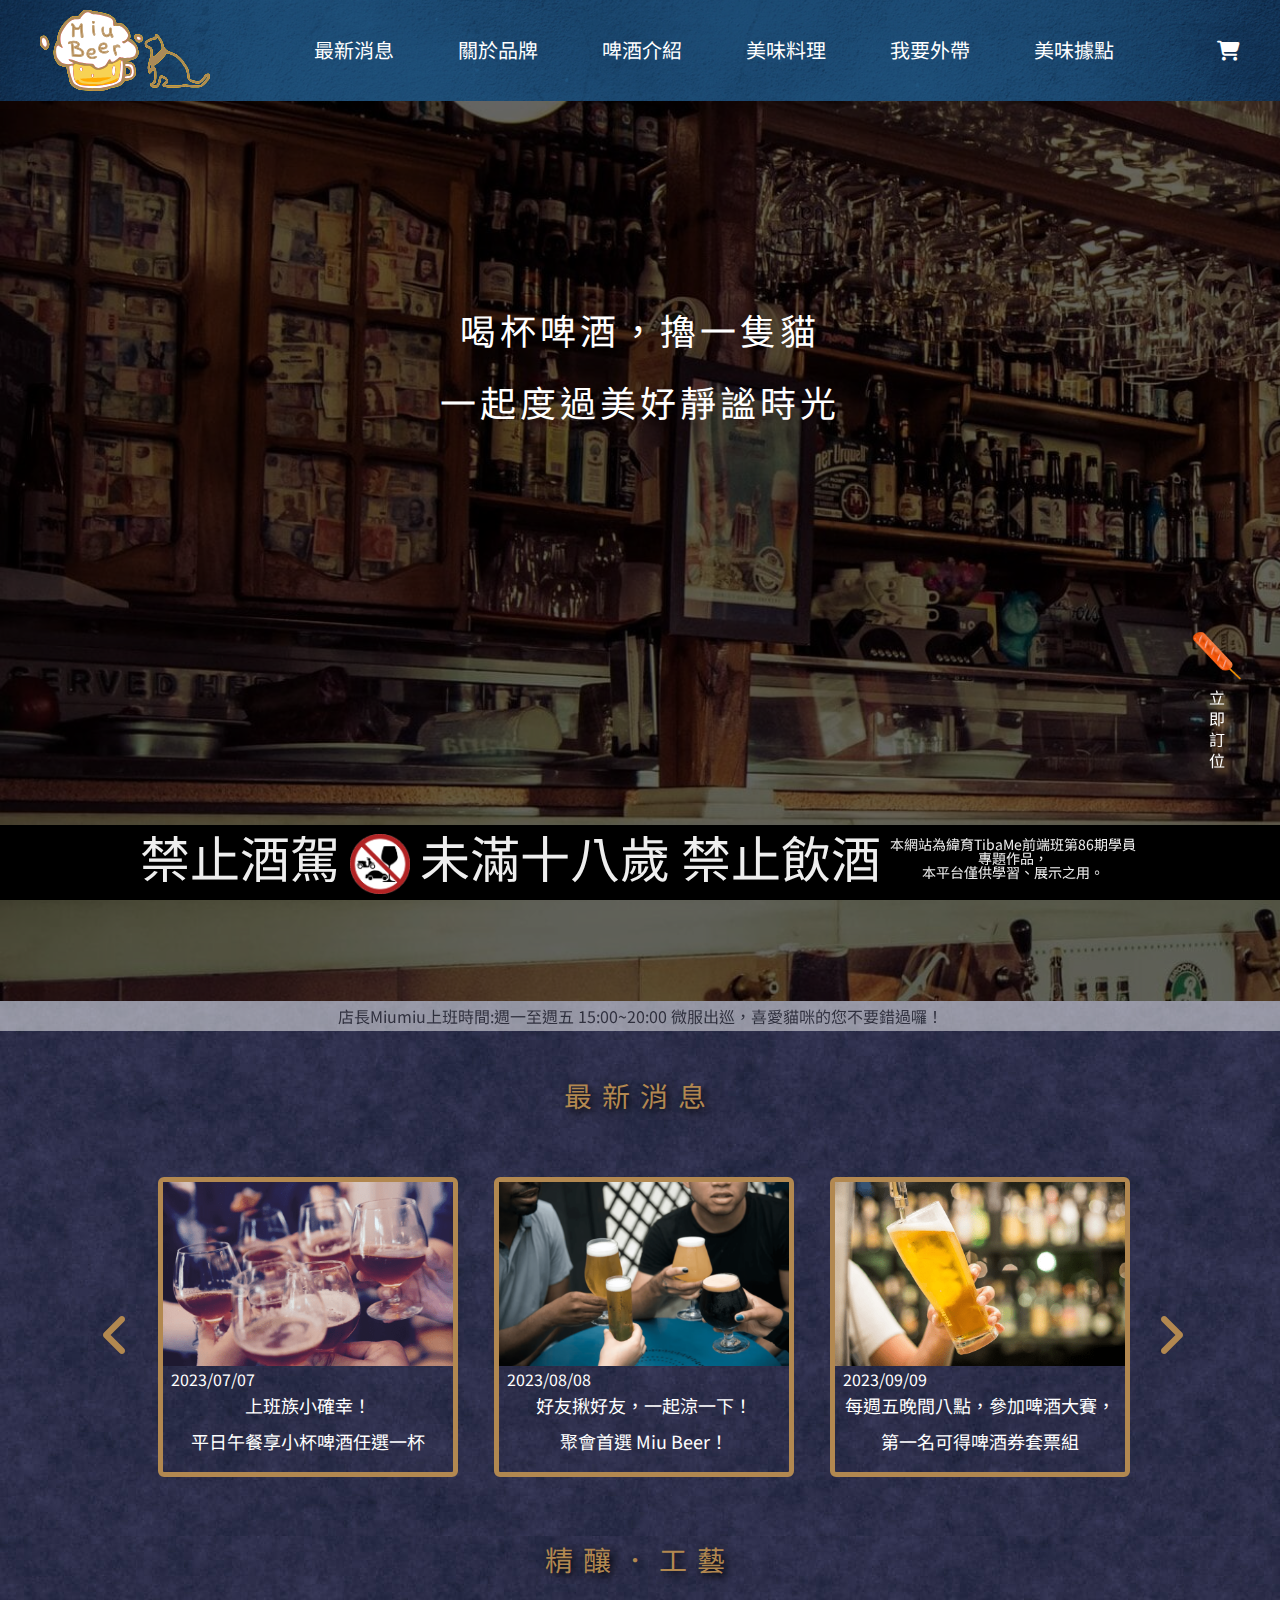
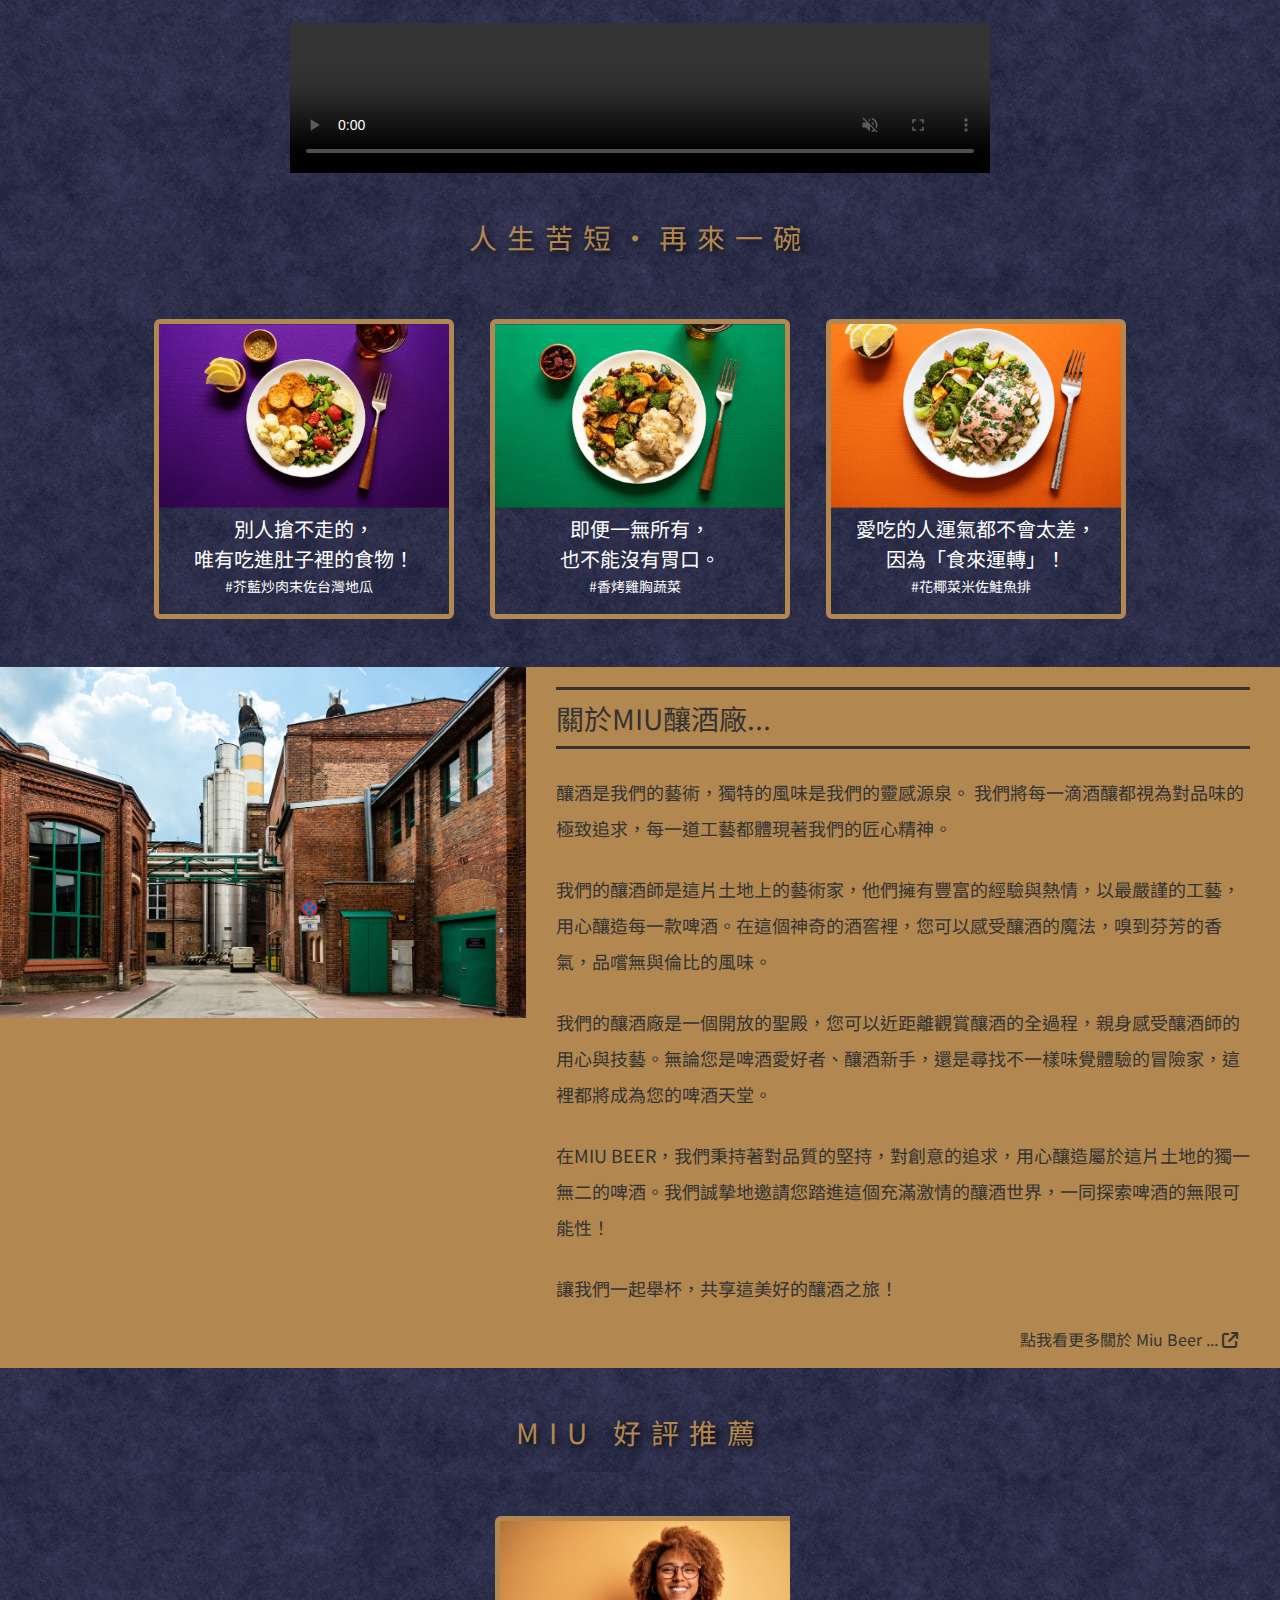
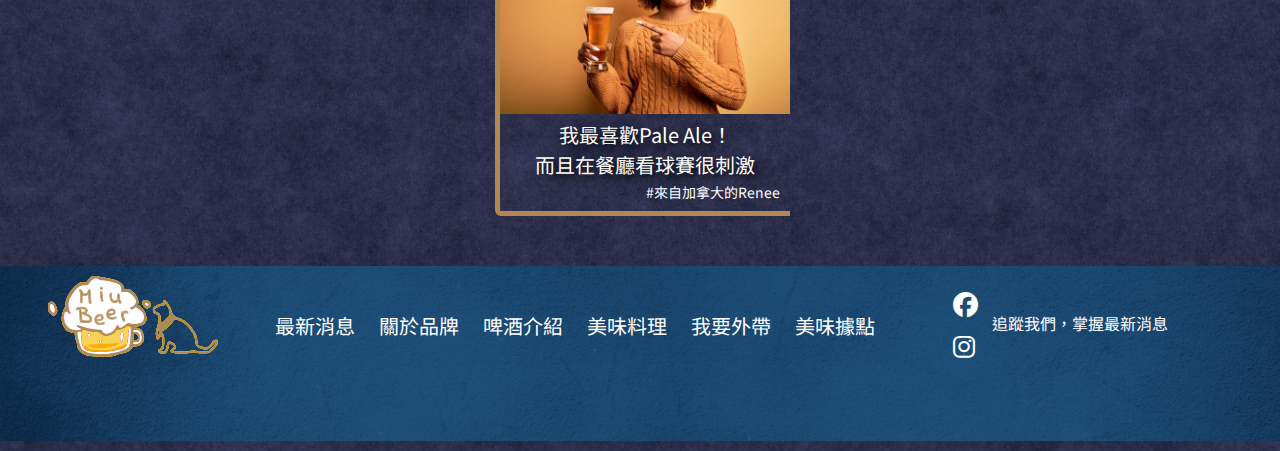
==== index.html @ cad68864 "updated RWD" ====
<!DOCTYPE html>
<html lang="en">

<head>
    <meta charset="UTF-8">
    <meta name="viewport" content="width=device-width, initial-scale=1.0">
    <title>Miu Beer 喵啤 | 精釀啤酒 | 經典傳奇</title>
    <!-- style -->
    <link rel="stylesheet" href="./styles/reset.css">
    <link rel="stylesheet" href="./styles/all.css">
    <link rel="stylesheet" href="./styles/index.css">
    <!-- fontAwesome -->
    <link rel="stylesheet" href="https://cdnjs.cloudflare.com/ajax/libs/font-awesome/6.4.0/css/all.min.css">
    <!-- favicon -->
    <link rel="shortcut icon" href="./images/miu.ico" />
</head>

<body>
    <header>
        <nav>
            <div class="pic">
                <a href="index.html">
                    <img src="./images/miu_logo_gold.svg" alt="Miu Beer">
                </a>
            </div>
            <ul>
                <li>
                    <a href="./news.html">最新消息</a>

                </li>
                <li>
                    <a href="./aboutus.html">關於品牌</a>

                </li>
                <li>
                    <a href="./classic-beer.html">啤酒介紹</a>
                </li>
                <li>
                    <a href="./food.html">美味料理</a>
                </li>
                <li>
                    <a href="./takeout.html">我要外帶</a>
                </li>
                <li>
                    <a href="location.html">美味據點</a>
                </li>
            </ul>
            <div class="shopping-cart">
                <a href="./shopping-cart.html">
                    <i class="fa-solid fa-cart-shopping"></i>
                </a>
            </div>
        </nav>
    </header>
    <!-- 立即訂位開始 -->
    <div class="booking-btn">
        <a href="./booking.html">
            <img src="./images/booking_sau.png" alt="立即訂位">
            立即訂位
        </a>
    </div>
    <!-- 立即訂位結束 -->
    <!----------- 首頁_banner&跑馬燈 ---------->
    <div class="top">
        <div class="top-mask"></div>
        <div class="top-banner-txt">
            <span>喝杯啤酒，擼一隻貓</span><br>
            <span>一起度過美好靜謐時光</span>
        </div>
    </div>
    <div class="marquee">
        <p>店長Miumiu上班時間:週一至週五 15:00~20:00 微服出巡，喜愛貓咪的您不要錯過囉！</p>
    </div>
    <!----------- 首頁_banner&跑馬燈結束 ---------->
    <!-- 活動卡片區開始 -->
    <div class="news">
        <h1>最新消息</h1>
    </div>
    <div class="news-card-container">
        <!-- 活動卡片區按鈕開始 -->
        <div class="arrow">
            <div class="arrow-left">
                <i class="fa-solid fa-angle-left arrow-left"></i>
            </div>
        </div>
        <div class="arrow">
            <div href="#" class="arrow-right">
                <i class="fa-solid fa-angle-right"></i>
            </div>
        </div>
        <!-- 活動卡片區按鈕結束 -->
        <div class="news-card">
            <a href="./news.html">
                <div class="card-pic">
                    <img src="./images/index_newscele.png" alt="">
                </div>
                <div class="card-txt">
                    <h2>
                        上班族小確幸！<br>平日午餐享小杯啤酒任選一杯
                    </h2>
                </div>
                <div class="tag">
                    2023/07/07
                </div>
            </a>
        </div>
        <div class="news-card">
            <a href="./news.html">
                <div class="card-pic">
                    <img src="./images/index_newsfriends.png" alt="">
                </div>
                <div class="card-txt">
                    </h2>
                    好友揪好友，一起涼一下！<br>
                    聚會首選 Miu Beer！
                    </h2>
                </div>
                <div class="tag">
                    2023/08/08
                </div>
            </a>
        </div>
        <div class="news-card">
            <a href="./news-page.html">
                <div class="card-pic">
                    <img src="./images/index_newsbeer.png" alt="">
                </div>
                <div class="card-txt">
                    </h2>
                    每週五晚間八點，參加啤酒大賽，第一名可得啤酒券套票組
                    </h2>
                </div>
                <div class="tag">
                    2023/09/09
                </div>
            </a>
        </div>
        <div class="news-card side">
            <a href="./news-page.html">
                <div class="card-pic">
                    <img src="./images/index_newsbeer.png" alt="">
                </div>
                <div class="card-txt">
                    </h2>
                    每週五晚間八點，參加啤酒大賽，第一名可得啤酒券套票組
                    </h2>
                </div>
                <div class="tag">
                    2023/09/09
                </div>
            </a>
        </div>
    </div>
    <!-- 活動卡片區結束 -->

    <!-- 首頁影片區 -->
    <div class="draft-beer">
        <h2>精釀．工藝</h2>
    </div>
    <div class="draft-beer-video">
        <video src="./images/movie-beer.mp4" autoplay loop muted controls width="700"></video>
    </div>
    <!-- 首頁影片區結束 -->

    <!-- 食物卡片區開始 -->
    <div class="food">
        <h2>人生苦短·再來一碗</h2>
    </div>
    <div class="food-card-container">
        <div class="food-card">
            <a href="./food.html">
                <div class="card-pic">
                    <img src="./images/index_potato.png" alt="">
                </div>
                <div class="card-txt">
                    <h2>
                        別人搶不走的，<br>唯有吃進肚子裡的食物！
                    </h2>
                </div>
                <div class="tag">
                    #芥藍炒肉末佐台灣地瓜
                </div>
        </div>
        </a>
        <div class="food-card">
            <a href="./food.html">
                <div class="card-pic">
                    <img src="./images/index_greenchicken.png" alt="">
                </div>
                <div class="card-txt">
                    </h2>
                    即便一無所有，<br>也不能沒有胃口。
                    </h2>
                </div>
                <div class="tag">
                    #香烤雞胸蔬菜
                </div>
            </a>
        </div>
        <div class="food-card">
            <a href="./food.html">
                <div class="card-pic">
                    <img src="./images/index_fish.png" alt="">
                </div>
                <div class="card-txt">
                    </h2>
                    愛吃的人運氣都不會太差，<br>因為「食來運轉」！
                    </h2>
                </div>
                <div class="tag">
                    #花椰菜米佐鮭魚排
                </div>
        </div>
        </a>
    </div>
    <!-- 食物卡片區結束 -->
    <!-- 釀酒廠介紹開始 -->
    <article class="brewery">
        <div class="pic">
            <img src="./images/index_brewery.jpeg" alt="MIU釀酒廠">
        </div>
        <div class="txt">
            <h2>關於MIU釀酒廠...</h2>
            <p>釀酒是我們的藝術，獨特的風味是我們的靈感源泉。
                我們將每一滴酒釀都視為對品味的極致追求，每一道工藝都體現著我們的匠心精神。
            </p>
            <p>我們的釀酒師是這片土地上的藝術家，他們擁有豐富的經驗與熱情，以最嚴謹的工藝，用心釀造每一款啤酒。在這個神奇的酒窖裡，您可以感受釀酒的魔法，嗅到芬芳的香氣，品嚐無與倫比的風味。</p>
            <p>我們的釀酒廠是一個開放的聖殿，您可以近距離觀賞釀酒的全過程，親身感受釀酒師的用心與技藝。無論您是啤酒愛好者、釀酒新手，還是尋找不一樣味覺體驗的冒險家，這裡都將成為您的啤酒天堂。</p>
            <p>在MIU BEER，我們秉持著對品質的堅持，對創意的追求，用心釀造屬於這片土地的獨一無二的啤酒。我們誠摯地邀請您踏進這個充滿激情的釀酒世界，一同探索啤酒的無限可能性！</p>
            <p>讓我們一起舉杯，共享這美好的釀酒之旅！</p>
            <div class="link">
                <a href="./aboutus.html">
                    點我看更多關於 Miu Beer ...
                    <i class="fa-solid fa-arrow-up-right-from-square"></i>
                </a>
            </div>
        </div>
    </article>
    <!-- 釀酒廠介紹結束 -->
    <!-- 好評推薦區 -->
    <div class="feedback">
        <h2>MIU 好評推薦</h2>
    </div>
    <div class="sliderBoard">
        <ul class="feedback-container">
            <li class="feedback-card">
                <div class="pic">
                    <img src="./images/index_yellow.jpeg" alt="顧客好評">
                </div>
                <div class="txt">
                    <p>我最喜歡Pale Ale！<br>而且在餐廳看球賽很刺激</p>
                </div>
                <div class="tag">
                    #來自加拿大的Renee
                </div>
            </li>
            <li class="feedback-card">
                <div class="pic">
                    <img src="./images/index_green.jpeg" alt="顧客好評">
                </div>
                <div class="txt">
                    <p>小孩才做選擇，<br>每種口味我都要！</p>
                </div>
                <div class="tag">
                    #來自德國的Hanna
                </div>
            </li>
            <li class="feedback-card">
                <div class="pic">
                    <img src="./images/index_red.jpeg" alt="顧客好評">
                </div>
                <div class="txt">
                    <p>每年的聖誕節<br>我都特別來這喝啤酒兼送禮！</p>
                </div>
                <div class="tag">
                    #來自土耳其的Nicholas
                </div>
            </li>
            <li class="feedback-card">
                <div class="pic">
                    <img src="./images/index_orange.jpeg" alt="顧客好評">
                </div>
                <div class="txt">
                    <p>每週必來一次<br>我都點最大杯！</p>
                </div>
                <div class="tag">
                    #來自台灣女婿 Jason
                </div>
            </li>
            <li class="feedback-card">
                <div class="pic">
                    <img src="./images/index_gray.jpeg" alt="顧客好評">
                </div>
                <div class="txt">
                    <p>怎麼辦？<br>找不到比這更好的啤酒了！</p>
                </div>
                <div class="tag">
                    #來自比利時的Hank
                </div>
            </li>
        </ul>
    </div>
    <!-- 好評推薦結束 -->
    <!-- footer開始 -->
    <footer>
        <div class="footer-pic">
            <a href="index.html" target="_blank">
                <img src="./images/miu_logo_gold.svg" alt="Miu Beer">
            </a>
            <p>本網站為緯育TibaMe前端班第86期學員專題作品，<br>本平台僅供學習、展示之用。</p>
        </div>
        <div class="footer txt">
            <ul>
                <li>
                    <a href="./news.html">最新消息</a>
                </li>
                <li>
                    <a href="./aboutus.html">關於品牌</a>
                </li>
                <li>
                    <a href="./classic-beer.html">啤酒介紹</a>
                </li>
                <li>
                    <a href="./food.html">美味料理</a>
                </li>
                <li>
                    <a href="./takeout.html">我要外帶</a>
                </li>
                <li>
                    <a href="location.html">美味據點</a>
                </li>
            </ul>
        </div>
        <div class="footer-icon">
            <ul>
                <li>
                    <a href="#" class="facebook">
                        <i class="fa-brands fa-facebook" ;"></i>
                    </a>
                </li>
                <li>
                    <a href="#" class="instagram">
                        <i class="fa-brands fa-instagram" ;"></i>
                    </a>
                </li>
            </ul>
            <span>追蹤我們，掌握最新消息</span>
        </div>
    </footer>
    <div class="warning-box">
        <div class="warning-box-txt">
            <p class="drink">禁止酒駕<img src="./images/footer_drive.gif" alt="禁止酒駕">未滿十八歲 禁止飲酒</p>
            <p class="tibame">本網站為緯育TibaMe前端班第86期學員專題作品，<br>本平台僅供學習、展示之用。</p>
        </div>
    </div>
    <!-- footer結束 -->

    <script src="./js/index.js"></script>
</body>

</html>
---- styles/all.css ----
/* google font */
@import url('https://fonts.googleapis.com/css2?family=Noto+Sans+TC&family=Raleway:wght@400&display=swap');

.body,html{
    background-image: url(../images/web_bg.jpg);
    /* height: 100%; */
    font-family: "Noto Sans TC",Raleway,sans-serif,'Times New Roman', Times, serif;
    font-style: normal;
    overflow-x: hidden;
    position: relative;
}

/* 選單 */
header nav{
    background-image: url('../images/footer_two.png');
    background-size: cover;
    padding: 0px 30px;
    display: flex;
    justify-content: space-between;
}

header nav ul li {
    display: inline;
}
header nav ul li a{
    text-align: center;
    text-decoration: none;
    color: #fff;
    line-height: 100px;
    margin: 0px 30px;
    font-size: 20px;
    transition: .2s;
}

header nav .pic{
    padding: 10px;
}
header nav .pic img {
    width: 170px;
    vertical-align: middle;
}

header nav .shopping-cart a{
    color: #fff;
    line-height: 100px;
    margin: 0px 10px;
    font-size: 20px;
}

header nav ul a:hover,
header nav .shopping-cart a:hover{
    color: #b28850;
}
/* 選單結束 */

/* 立即訂位開始 */
.booking-btn{
    position: fixed;
    right: 3%;
    top: 70%;
    z-index: 3;
}
.booking-btn img{
    width: 50px;
    height: 50px;
    animation: booking 3s ease infinite alternate;
}

.booking-btn a{
    width: 50px;
    text-decoration: none;
    color: #fff;
    writing-mode: vertical-lr;
    letter-spacing: 5px;
    text-shadow: 5px 5px 5px #b28850;
}

.booking-btn a:hover{
    font-size: 18px;
}
@keyframes booking{
    0%{
        transform: rotateY(0deg);
    }
    50%{
        transform: rotateY(90deg);
    }  
    100%{
        transform: rotateY(180deg);
    }
    }
/* 立即訂位結束 */

/* 跑馬燈開始 */
.marquee{
    height: 30px;
    background-color: #fff;
    width: 100%;
    opacity: .5;
    text-align: center;
    line-height: 30px;
    margin: auto;
}

.marquee p{
    color: #333;
    animation: marquee 20s -1s infinite linear;
}

@keyframes marquee {
    0%{
        transform: translateX(0%);
    }
    100%{
        transform: translateX(-100%);
    }
}
/* 跑馬燈結束 */

/* 海報文字特效 */
@keyframes lights {
    0% {
    color: hsl(230, 40%, 80%);
    text-shadow: 0 0 1em hsla(320, 100%, 50%, 0.2),
    0 0 0.125em hsla(320, 100%, 60%, 0.3),
    -1em -0.125em 0.5em hsla(40, 100%, 60%, 0),
    1em 0.125em 0.5em hsla(200, 100%, 60%, 0);
    }
    30% { 
    color: hsl(230, 80%, 90%);
    text-shadow: 0 0 1em hsla(320, 100%, 50%, 0.5),
    0 0 0.125em hsla(320, 100%, 60%, 0.5),
    -0.5em -0.125em 0.25em hsla(40, 100%, 60%, 02),
    0.5em 0.125em 0.25em hsla(200, 100%, 60%, 0.4);
    }
    40% { 
    color: hsl(230, 100%, 95%);
    text-shadow: 0 0 1em hsla(320, 100%, 50%, 0.5),
    0 0 0.125em hsla(320, 100%, 90%, 0.5),
    -0.25em -0.125em 0.125em hsla(40, 100%, 60%, 02),
    0.25em 0.125em 0.125em hsla(200, 100%, 60%, 04);
    }
    70% {
    color: hsl(230, 80%, 90%);
    text-shadow: 0 0 1em hsla(320, 100%, 50%, 0.5),
    0 0 0.125em hsla(320, 100%, 60%, 0.5),
    0.5em -0.125em 0.25em hsla(40, 100%, 60%, 0.2),
    -0.5em 0.125em 0.25em hsla(200, 100%, 60%, 04);
    }
    100% {
    color: hsl(230, 40%, 80%);
    text-shadow: 0 0 1em hsla(320, 100%, 50%, 0.2),
    0 0 0.125em hsla(320, 100%, 60%, 0.3),
    1em -0.125em 0.5em hsla(40, 100%, 60%, 0),
    -1em 0.125em 0.5em hsla(200, 100%, 60%, 0);
    }
}

/* footer開始 */
footer {
    background-size: cover;
    box-sizing: border-box;
    position: relative;
    bottom: 0;
    left: 0;
    width: 100%;
    height: 175px;
    background-image: url(../images/footer_two.png);
    display: flex;
    justify-content: space-evenly;
}

.footer-pic img {
    width: 170px;
    padding-top:10px;
    display: block;
}

/* tibame專題作品txt */
footer .footer-pic p{ 
    display: none;
}

.footer ul li a {
    text-align: center;
    text-decoration: none;
    color: #fff;
    line-height: 120px;
    margin: 0px 10px;
    font-size: 20px;
    transition: .2s;
}

.footer ul li {
    display: inline;
}

.footer-icon {
    width: 300px;
    margin: 10px 0;
    position: relative;
    top: 20px;
    bottom: 20px;
    left: 20px;
}

.footer-icon span {
    color: #fff;
    font-size: 16px;
    position: absolute;
    right: 85px;
    bottom: 120px;
}

.footer-icon .facebook {
    position: relative;
    bottom: 5px;
    font-size: 25px;
}

.footer-icon .instagram {
    position: relative;
    top: 10px;
    font-size: 25px;
}

.warning-box {
    width: 100%;
    height: 75px;
    bottom: 0;
    position: fixed;
    background-color: #000;
}

.warning-box-txt {
    width: 100%;
    text-align: center;
}

.warning-box p {
    color: #eee;
    display: inline-block;
}

.warning-box .tibame {
    font-size: 14px;
    width: 20%;
}

.warning-box .drink {
    font-size: 50px;
    line-height: 1.25;
    text-align: center;
}

.warning-box img{
    width: 60px;
    height: 60px;
    vertical-align: middle;
    margin: 0 10px;
}

.footer a:hover,
.footer-icon a:hover{
    color: #b28850;
}

.footer-icon a {
    color: #fff;
}

@media screen and (max-width:768px) {
*{
    overflow-x: hidden;
}

header nav ul{
    display: none;
}
header nav .pic{
    width: 50%;
}

footer{
    height: 28vh;
}

footer .footer-pic p{
    padding-top: 10px;
    line-height: 1.25;
    display: block;
    text-align: center;
    color: #eee;
}

footer .footer-pic{
    width: 100%;
}

footer .footer-pic img{
    margin: 0 auto;
}

.footer ul li,.footer-icon{
    display: none;
}

.warning-box{
    max-width: 100%;
}

.warning-box .drink {
    padding: 10px 0;
    font-size: 20px;
}
.warning-box .tibame {
    display: none;
} 
}
---- styles/index.css ----
/* 選單 */
header nav{
    background-image: url('../images/footer_two.png');
    background-size: cover;
    padding: 0px 30px;
    display: flex;
    justify-content: space-between;
}

header nav ul li {
    display: inline;
}
header nav ul li a{
    text-align: center;
    text-decoration: none;
    color: #fff;
    line-height: 100px;
    margin: 0px 30px;
    font-size: 20px;
    transition: .2s;
}

header nav .pic{
    padding: 10px;
}
header nav .pic img {
    width: 170px;
    vertical-align: middle;
}

header nav .shopping-cart a{
    color: #fff;
    line-height: 100px;
    margin: 0px 10px;
    font-size: 20px;
}

header nav ul a:hover,
header nav .shopping-cart a:hover{
    color: #b28850;
}
/* 選單結束 */

/* 首頁banner開始 */
.top{
    width: 100%;
    height: 100vh;
    background-image: url(../images/index_bg.jpg);
    background-size: cover;
    position: relative;
}
.top-mask{
    background-color: #0009;
    width: 100%;
    height: 100vh;
    position: absolute;
}

.top .top-banner-txt{
    color: #fff;
    font-size: 36px;
    letter-spacing: 4px;
    text-align:center;
    position: absolute;
    inset: 0;
    margin: 15% auto;
    line-height: 2;
    animation: lights 5s 750ms linear infinite;
}


/* 活動卡片區開始 */
.news{
    width: 100%;
    margin: auto;
    display: flex;
    justify-content: center;
}
.news h1{
    color: #B28850;
    margin: 50px 0;
    text-align: center;
    font-size: 28px;
    letter-spacing: 10px;
    text-shadow: 3px 3px 10px #000;
}

.news-card-container{
    width: 1200px;
    margin: auto;
    display: flex;
    position: relative;
}

.news-card-container .news-card{
    box-sizing: border-box;
    width: 300px;   
    height: 300px;
    margin: 18px;
    border-radius: 2%;
    border: 5px solid #B28850;
    position: relative; 
}

.news-card-container .side{
    display: none;
}

.news-card-container .news-card a{
    text-decoration: none;
}

.news-card-container .news-card .card-txt{
    color: #fff;
    font-size: 18px;
    padding: 20px 10px;
    line-height: 2;
    text-align: center;
}

.news-card-container .news-card:hover .card-txt{
    color: #fa0;
    text-shadow: 3px 3px 10px #000;
}

.news-card-container .news-card .card-pic{
    overflow: hidden;
}

.news-card-container .news-card::after{
    content: '';
}

.news-card-container .news-card .card-pic img{
    width: 100%;
    transform: scale(1);
    transition: 2s;  
}

.news-card-container .news-card:hover img{
    transform: scale(1.3);
}

.news-card-container .news-card .tag{
    width: 75px;
    height: 15px;
    font-size: 16px;
    color: #fff;
    position: absolute;
    top: 64%;
    left: 5px;
    margin: 3px 3px;
}

.news-card-container .news-card:hover .tag{
    color: #FFE75F;
    text-shadow: 3px 3px 10px #000;
}
/* 活動卡片區結束 */

    /* 活動卡片區按鈕 */
.news-card-container .arrow{
    width: 50px;
    height: 50px;
}

.arrow .arrow-left,
.arrow .arrow-right{
    position: absolute;
    color:#B28850;
}

.arrow .arrow-left{
    top:45%;
    left: 5%;
}

.arrow .arrow-right{
    top:45%;
    right: 4.5%;
}

.arrow-left .fa-solid,
.arrow-right .fa-solid{
    font-size: 50px;
}
/* 活動卡片區按鈕結束 */

/* 首頁影片區 */
.draft-beer{
    width: 100%;
    margin: auto;
    display: flex;
    justify-content: center;
}

.draft-beer h2{
    color: #B28850;
    margin: 50px 0;
    text-align: center;
    font-size: 28px;
    letter-spacing: 10px;
    text-shadow: 3px 3px 10px #000;
}

.draft-beer-video video{
    margin: auto;
    display: flex;
    justify-content: center;
}
/* 首頁影片區結束 */

/* 食物卡片區開始 */
.food{
    width: 100%;    
    margin: auto;
    display: flex;
    justify-content: center;
}
.food h2{
    color: #B28850;
    margin: 50px 0;
    text-align: center;
    font-size: 28px;
    letter-spacing: 10px;
    text-shadow: 3px 3px 10px #000;
}

.food-card-container{
    width: 1200px;
    margin: auto;
    display: flex;
    flex-wrap: wrap;
    justify-content: center;
    box-sizing: border-box;
}

.food-card a{
    text-decoration: none;
}

.food-card{
    box-sizing: border-box;
    width: 300px;   
    height: 300px;
    margin: 18px;
    border-radius: 2%;
    border: 5px solid #B28850;
    transition: 1s;
}

.food-card::after{
    content: '';
}

.food-card:hover{
    transform: scale(1.2);
    text-shadow: 3px 3px 10px #000;
}

.food-card .card-txt{
    color: #fff;
    font-size: 20px;
    padding: 5px 10px;
    line-height: 1.5;
    text-align: center;
}

.food-card:hover .card-txt{
    color: #fa0;
    text-shadow: 3px 3px 10px #000;
}

.food-card .card-pic img{
    width: 100%;
    transform: scale(1);
}

.food-card .tag{
    width: 280px;
    height: 15px;
    font-size: 14px;
    color: #fff;
    text-align: center;
}
.food-card:hover .tag{
    color: #FFE75F;
    text-shadow: 3px 3px 10px #000;
}

/* 關於釀酒廠 */
.brewery{
    max-width: 100%;    
    margin: 30px auto;
    display: flex;
    justify-content: center;
    background-color: #b28850;
}

.brewery .pic{
    max-width: 50%;
    max-height: 100%;
}

.brewery .pic img{
    max-width:100%;
    max-height: 100%;
    vertical-align: middle;
}

.brewery .txt{
    max-width: 800px;
    margin: auto;
    padding: 20px 30px;
}

.brewery .txt h2{
    font-size: 28px;
    color: #333;
    line-height: 2;
    border-top: 3px solid #333;
    border-bottom: 3px solid #333;
}

.brewery .txt p{
    color: #333;
    font-size: 18px;
    line-height: 2;
    margin: 25px 0;
}
.brewery .txt .link{
    width: 230px;
    margin-left: auto;
}
.brewery .txt .link a{
    text-decoration: none;
    color: #333;
    font-size: 16px;
    transition: .2s;
    align-self: flex-end;
}

.brewery .txt .link a:hover {
    color: #FFE75F;
}

/* MIU的好評 */
.feedback{
    width: 100%;    
    margin: auto;
    display: flex;
    justify-content: center;
}

.feedback h2{
    color: #B28850;
    margin: 20px 0;
    text-align: center;
    font-size: 28px;
    letter-spacing: 10px;
    text-shadow: 3px 3px 10px #000;
}
.sliderBoard{
    width: 300px; /* banner可視範圍 */
	height: 300px;
	margin: 50px auto;
	overflow: hidden; /* 超出範圍的要隱藏 */
}

.feedback-container{
    width: 1550px;
    height: 330px;
    /* margin: 0 auto 30px; */
    display: flex;
    justify-content: center;
    position: relative;
    animation: slider 15s infinite;
}

@keyframes slider {
    0%{
		left: 0px;
	}
	20%{
		left: -315px;
	}
	50%{
		left: -630px;
	}
	70%{
		left: -945px;
	}
	90%{
		left: -1250px;
	}  
}

.feedback-card{
    box-sizing: border-box;
    width: 300px;   
    height: 300px;
    /* margin: 30px 10px; */
    margin: 0 5px;
    border-radius: 2%;
    border: 5px solid #b28850;
}

.feedback-card .txt{
    color: #fff;
    font-size: 20px;
    padding: 5px 10px;
    line-height: 1.5;
    text-align: center;
}

.feedback-card .txt{
    color: #fff;
    text-shadow: 3px 3px 10px #000;
}

.feedback-card .pic img{
    width: 100%;
}

.feedback-card .tag{
    width: 280px;
    height: 15px;
    font-size: 14px;
    color: #fff;
    text-align: right;
    padding-right: 5px;
}

/* ------RWD------- */
@media screen and (max-width:768px) {
    /* 首頁banner */
   .top{
        height: 30vh;
        overflow: hidden;
    }
    .top-mask{
        height: 30vh;
    }
    
    .top .top-banner-txt{
        font-size: 20px;
    }
    .news h1,.food h2{
        font-size: 25px;
        margin: 50px 0 20px ;
    }
    
    .news-card-container{
        width: 50%;
        justify-content: center;
    }
    
    .news-card-container .news-card .card-txt{
        font-size: 18px;
        padding: 20px 10px;
    }
    
    .news-card-container .news-card .tag{
        font-size: 14px;
        top: 30%;
    }
    /* news card, arrow and video */
    .news-card:nth-child(2),
    .news-card:nth-child(3),
    .news-card:nth-child(4),
    .arrow,.draft-beer, .draft-beer h2,.draft-beer-video
    {
        display: none;
    }
    /* 釀酒廠 */
    .brewery{
        max-width: 100%;
        display: flex;
        flex-direction: column;
    }
    .brewery .pic{
        padding-top: 10px;
        align-self: center;
    }
    .brewery .txt{
        font-size: 18px;
    }
    .brewery .pic .link a{
        font-size: 14px;
    }
    .brewery p:nth-child(2),
    .brewery p:nth-child(3),
    .brewery p:nth-child(4){
        display: none;
    }

}
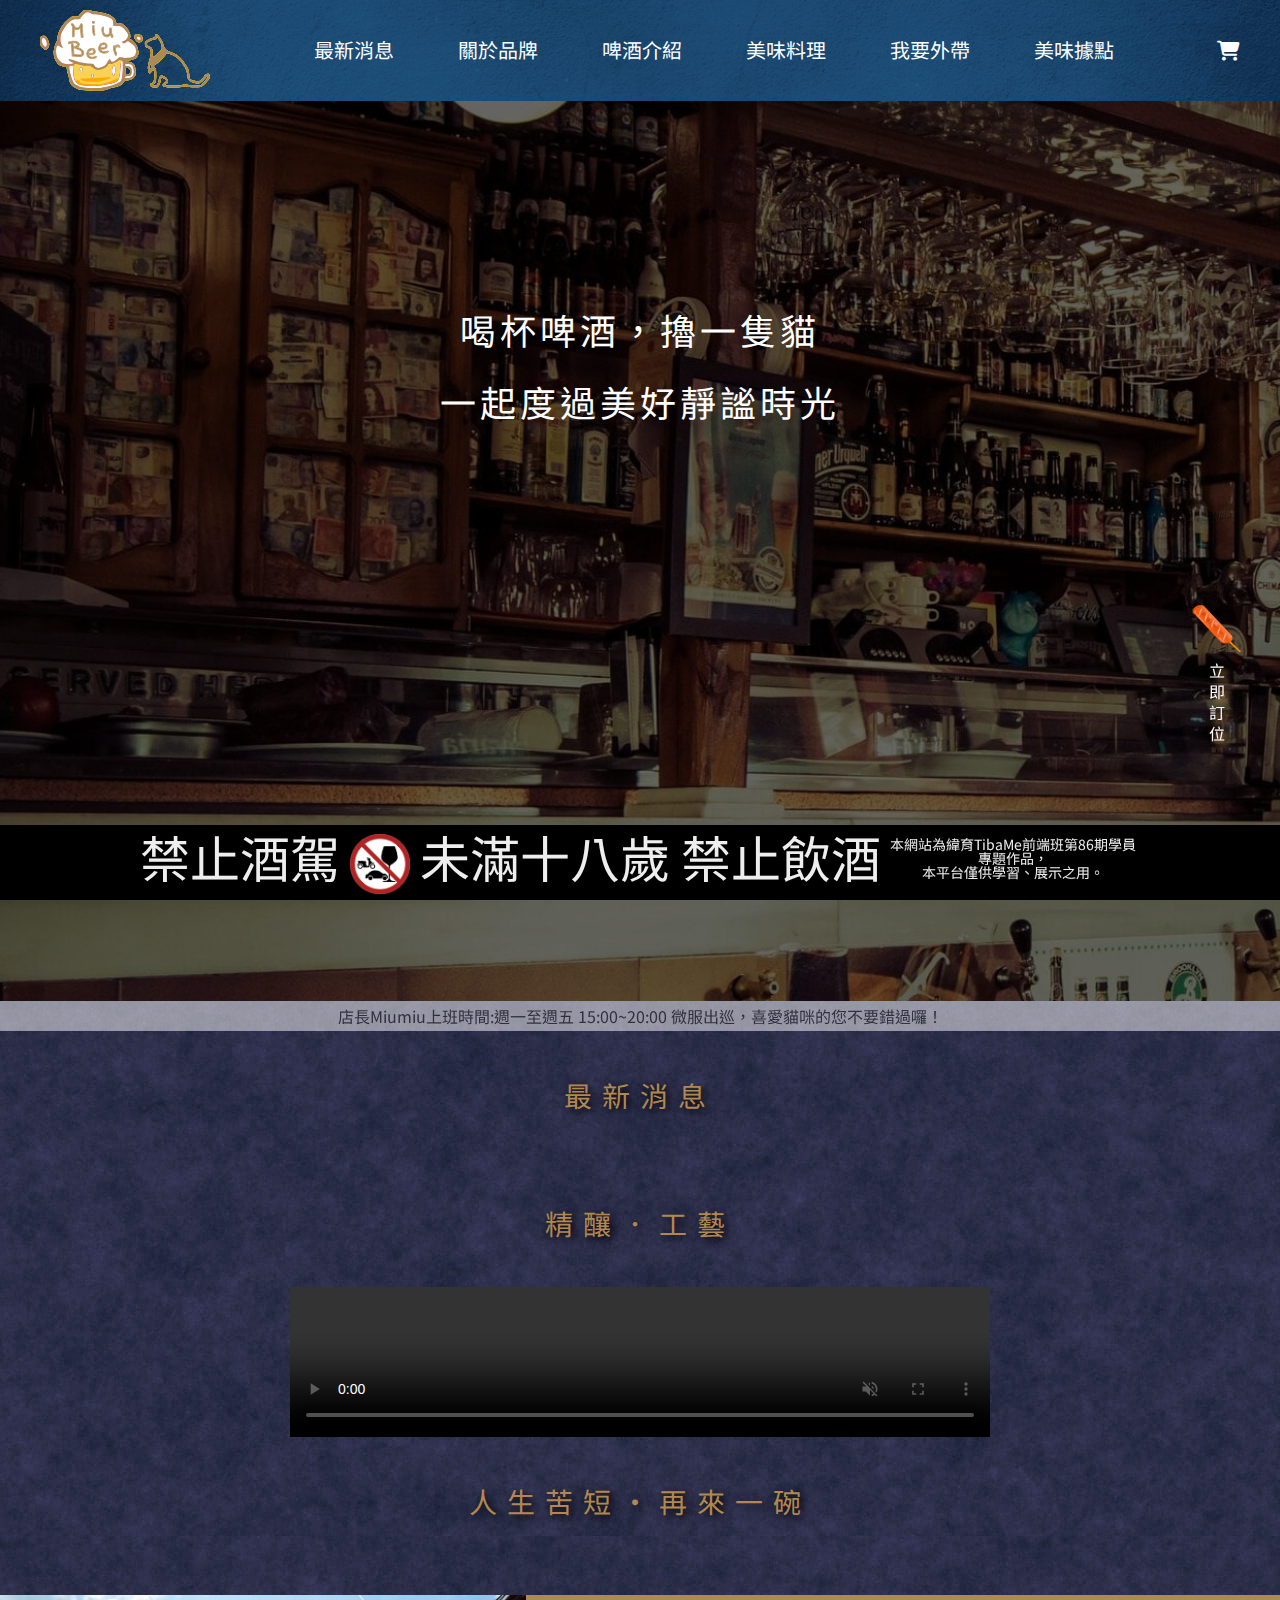
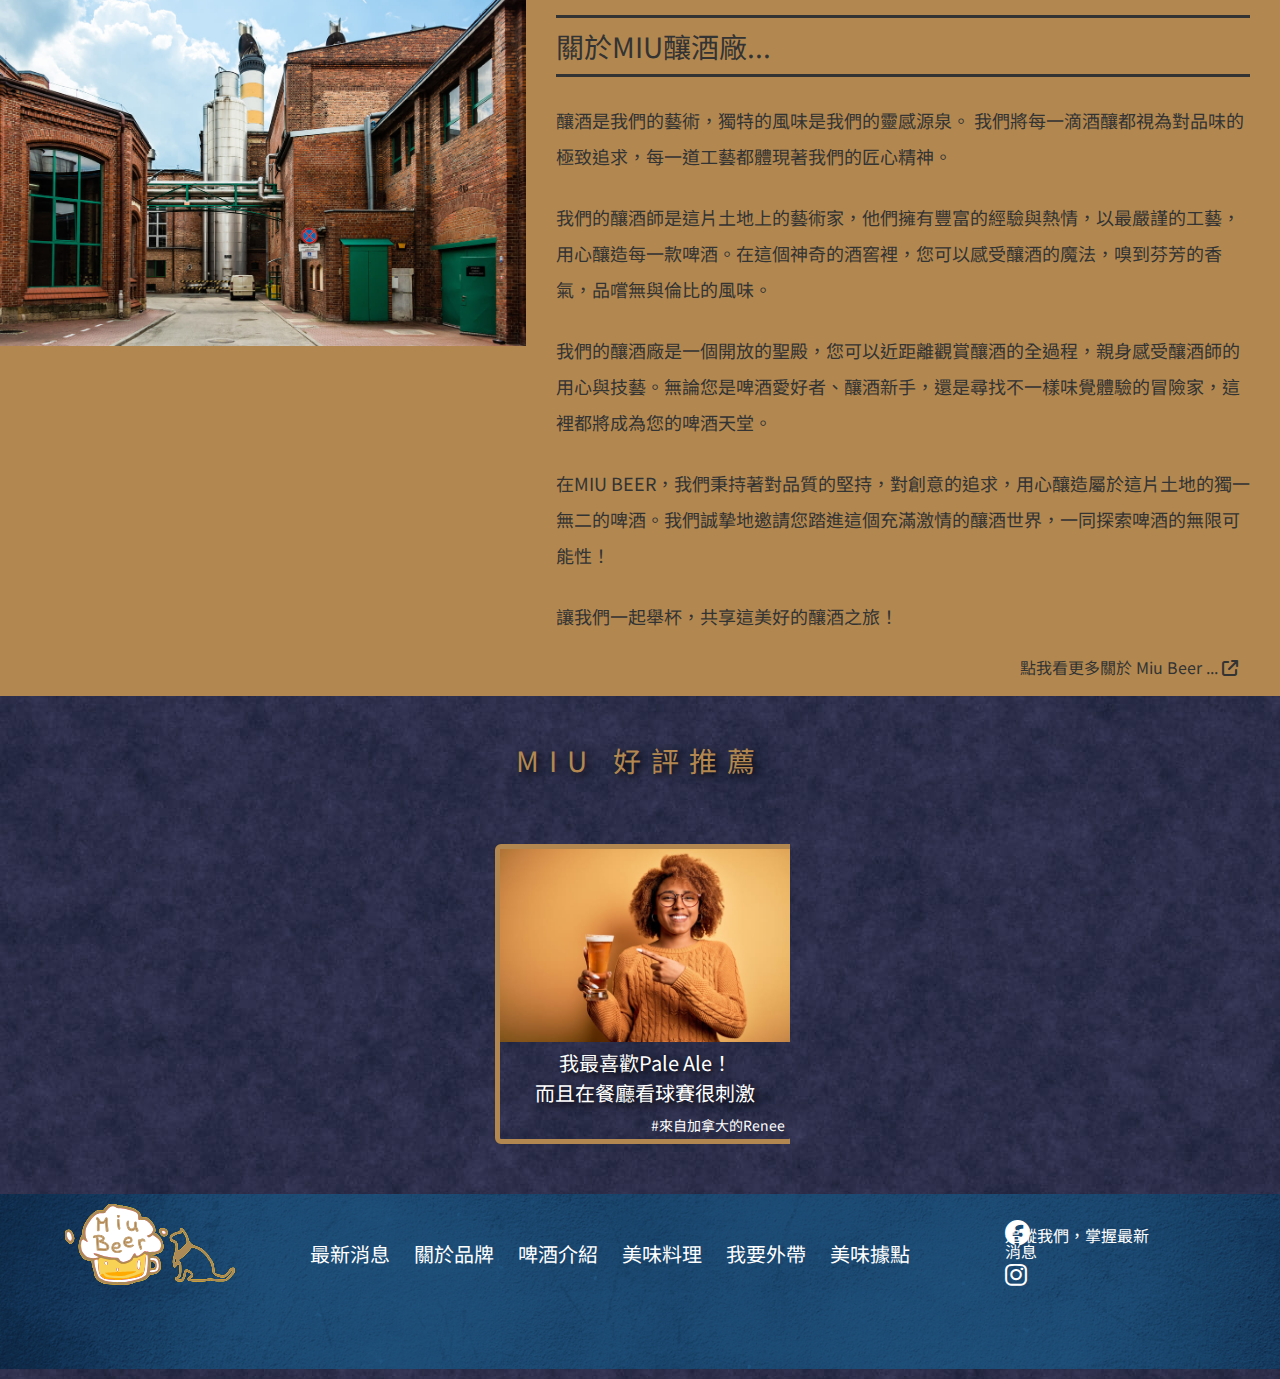
==== commit 9e919126: "updated RWD" ====
--- a/index.html
+++ b/index.html
@@ -26,11 +26,9 @@
             <ul>
                 <li>
                     <a href="./news.html">最新消息</a>
-
                 </li>
                 <li>
                     <a href="./aboutus.html">關於品牌</a>
-
                 </li>
                 <li>
                     <a href="./classic-beer.html">啤酒介紹</a>
@@ -51,6 +49,7 @@
                 </a>
             </div>
         </nav>
+        <label for="menu-switch" class="backdrop"></label>
     </header>
     <!-- 立即訂位開始 -->
     <div class="booking-btn">
@@ -76,9 +75,9 @@
     <div class="news">
         <h1>最新消息</h1>
     </div>
-    <div class="news-card-container">
-        <!-- 活動卡片區按鈕開始 -->
-        <div class="arrow">
+    <!-- <div class="news-card-container"> -->
+    <!-- 活動卡片區按鈕開始 -->
+    <!-- <div class="arrow">
             <div class="arrow-left">
                 <i class="fa-solid fa-angle-left arrow-left"></i>
             </div>
@@ -87,26 +86,26 @@
             <div href="#" class="arrow-right">
                 <i class="fa-solid fa-angle-right"></i>
             </div>
-        </div>
-        <!-- 活動卡片區按鈕結束 -->
+        </div> -->
+    <!-- 活動卡片區按鈕結束 -->
+    <!-- <div class="news-card">
+            <a href="./news.html">
+                <div class="card-pic">
+                    <img src="./images/index_newscele.png" alt="">
+                </div>
+                <div class="card-txt">
+                    <h2>
+                        上班族小確幸！<br>平日午餐享小杯啤酒任選一杯
+                    </h2>
+                </div>
+                <div class="tag">
+                    2023/07/07
+                </div>
+            </a>
+        </div>
         <div class="news-card">
             <a href="./news.html">
                 <div class="card-pic">
-                    <img src="./images/index_newscele.png" alt="">
-                </div>
-                <div class="card-txt">
-                    <h2>
-                        上班族小確幸！<br>平日午餐享小杯啤酒任選一杯
-                    </h2>
-                </div>
-                <div class="tag">
-                    2023/07/07
-                </div>
-            </a>
-        </div>
-        <div class="news-card">
-            <a href="./news.html">
-                <div class="card-pic">
                     <img src="./images/index_newsfriends.png" alt="">
                 </div>
                 <div class="card-txt">
@@ -150,7 +149,7 @@
                 </div>
             </a>
         </div>
-    </div>
+    </div> -->
     <!-- 活動卡片區結束 -->
 
     <!-- 首頁影片區 -->
@@ -166,7 +165,7 @@
     <div class="food">
         <h2>人生苦短·再來一碗</h2>
     </div>
-    <div class="food-card-container">
+    <!--  <div class="food-card-container">
         <div class="food-card">
             <a href="./food.html">
                 <div class="card-pic">
@@ -211,9 +210,9 @@
                     #花椰菜米佐鮭魚排
                 </div>
         </div>
-        </a>
-    </div>
+    </div>-->
     <!-- 食物卡片區結束 -->
+
     <!-- 釀酒廠介紹開始 -->
     <article class="brewery">
         <div class="pic">
@@ -237,6 +236,7 @@
         </div>
     </article>
     <!-- 釀酒廠介紹結束 -->
+
     <!-- 好評推薦區 -->
     <div class="feedback">
         <h2>MIU 好評推薦</h2>
--- a/styles/all.css
+++ b/styles/all.css
@@ -57,7 +57,7 @@
 .booking-btn{
     position: fixed;
     right: 3%;
-    top: 70%;
+    top: 67%;
     z-index: 3;
 }
 .booking-btn img{
@@ -100,11 +100,12 @@
     text-align: center;
     line-height: 30px;
     margin: auto;
+    box-sizing: border-box;
 }
 
 .marquee p{
     color: #333;
-    animation: marquee 20s -1s infinite linear;
+    animation: marquee 20s 0s infinite linear;
 }
 
 @keyframes marquee {
@@ -178,6 +179,11 @@
 
 /* tibame專題作品txt */
 footer .footer-pic p{ 
+    padding: 10px;
+    line-height: 1.25;
+    display: block;
+    text-align: center;
+    color: #eee;
     display: none;
 }
 
@@ -196,7 +202,7 @@
 }
 
 .footer-icon {
-    width: 300px;
+    width: 18%;
     margin: 10px 0;
     position: relative;
     top: 20px;
@@ -269,6 +275,7 @@
     color: #fff;
 }
 
+/* RWD */
 @media screen and (max-width:768px) {
 *{
     overflow-x: hidden;
@@ -281,16 +288,17 @@
     width: 50%;
 }
 
+.marquee{
+    width: max-content;
+    /* height: max-content; */
+}
+
 footer{
     height: 28vh;
 }
 
 footer .footer-pic p{
-    padding-top: 10px;
-    line-height: 1.25;
     display: block;
-    text-align: center;
-    color: #eee;
 }
 
 footer .footer-pic{
@@ -310,10 +318,10 @@
 }
 
 .warning-box .drink {
-    padding: 10px 0;
+    padding: 5px;
     font-size: 20px;
 }
 .warning-box .tibame {
     display: none;
 } 
-}+}
--- a/styles/index.css
+++ b/styles/index.css
@@ -10,6 +10,7 @@
 header nav ul li {
     display: inline;
 }
+
 header nav ul li a{
     text-align: center;
     text-decoration: none;
@@ -23,6 +24,7 @@
 header nav .pic{
     padding: 10px;
 }
+
 header nav .pic img {
     width: 170px;
     vertical-align: middle;
@@ -68,10 +70,9 @@
     animation: lights 5s 750ms linear infinite;
 }
 
-
 /* 活動卡片區開始 */
 .news{
-    width: 100%;
+    max-width: 100%;
     margin: auto;
     display: flex;
     justify-content: center;
@@ -85,8 +86,8 @@
     text-shadow: 3px 3px 10px #000;
 }
 
-.news-card-container{
-    width: 1200px;
+/* .news-card-container{
+    max-width: 1200px;
     margin: auto;
     display: flex;
     position: relative;
@@ -94,8 +95,8 @@
 
 .news-card-container .news-card{
     box-sizing: border-box;
-    width: 300px;   
-    height: 300px;
+    max-width: 300px;   
+    max-height: 300px;
     margin: 18px;
     border-radius: 2%;
     border: 5px solid #B28850;
@@ -132,7 +133,7 @@
 }
 
 .news-card-container .news-card .card-pic img{
-    width: 100%;
+    max-width: 100%;
     transform: scale(1);
     transition: 2s;  
 }
@@ -155,11 +156,11 @@
 .news-card-container .news-card:hover .tag{
     color: #FFE75F;
     text-shadow: 3px 3px 10px #000;
-}
+} */
 /* 活動卡片區結束 */
 
     /* 活動卡片區按鈕 */
-.news-card-container .arrow{
+/* .news-card-container .arrow{
     width: 50px;
     height: 50px;
 }
@@ -183,7 +184,7 @@
 .arrow-left .fa-solid,
 .arrow-right .fa-solid{
     font-size: 50px;
-}
+} */
 /* 活動卡片區按鈕結束 */
 
 /* 首頁影片區 */
@@ -226,7 +227,7 @@
     text-shadow: 3px 3px 10px #000;
 }
 
-.food-card-container{
+/* .food-card-container{
     width: 1200px;
     margin: auto;
     display: flex;
@@ -272,7 +273,7 @@
 }
 
 .food-card .card-pic img{
-    width: 100%;
+    max-width: 100%;
     transform: scale(1);
 }
 
@@ -286,11 +287,11 @@
 .food-card:hover .tag{
     color: #FFE75F;
     text-shadow: 3px 3px 10px #000;
-}
+} */
 
 /* 關於釀酒廠 */
 .brewery{
-    max-width: 100%;    
+    width: fit-content;    
     margin: 30px auto;
     display: flex;
     justify-content: center;
@@ -298,8 +299,7 @@
 }
 
 .brewery .pic{
-    max-width: 50%;
-    max-height: 100%;
+    max-width: 100%;
 }
 
 .brewery .pic img{
@@ -346,7 +346,7 @@
 
 /* MIU的好評 */
 .feedback{
-    width: 100%;    
+    max-width: 100%;    
     margin: auto;
     display: flex;
     justify-content: center;
@@ -370,7 +370,6 @@
 .feedback-container{
     width: 1550px;
     height: 330px;
-    /* margin: 0 auto 30px; */
     display: flex;
     justify-content: center;
     position: relative;
@@ -399,7 +398,6 @@
     box-sizing: border-box;
     width: 300px;   
     height: 300px;
-    /* margin: 30px 10px; */
     margin: 0 5px;
     border-radius: 2%;
     border: 5px solid #b28850;
@@ -411,10 +409,6 @@
     padding: 5px 10px;
     line-height: 1.5;
     text-align: center;
-}
-
-.feedback-card .txt{
-    color: #fff;
     text-shadow: 3px 3px 10px #000;
 }
 
@@ -428,70 +422,162 @@
     font-size: 14px;
     color: #fff;
     text-align: right;
-    padding-right: 5px;
+    padding: 5px;
 }
 
 /* ------RWD------- */
+@media screen and (max-width:1200px){
+    .top{
+        height: 50vh;
+    }
+    .top-mask{
+        height: 50vh;
+    }
+    
+    .top .top-banner-txt{
+    font-size: 28px;
+    line-height: 1.5;
+    }
+
+    .news h1,
+    .food h2,
+    .feedback h2{
+        font-size: 26px;
+        margin: 50px 0 20px ;
+        padding: 5px;
+    }
+
+    /* 釀酒廠 */
+    .brewery{
+        max-width: max-content;
+        display: flex;
+        flex-direction: column;
+    }
+
+    .brewery .pic{
+        min-width: 80%;
+        padding-top: 10px;
+        align-self: center;
+    }
+
+    .brewery .txt{
+        font-size: 18px;
+    }
+
+    .brewery .txt .link{
+        font-size: 14px;
+        padding: 5px;
+    }
+
+    .brewery .txt p:nth-child(2),
+    .brewery .txt p:nth-child(3),
+    .brewery .txt p:nth-child(4){
+        display: none;
+    }
+}
+
+@media screen and (max-width:1024px){
+    .top{
+        height: 50vh;
+    }
+    .top-mask{
+        height: 50vh;
+    }
+    
+    .top .top-banner-txt{
+    font-size: 28px;
+    line-height: 1.5;
+    }
+
+    .news h1,
+    .food h2,
+    .feedback h2{
+        font-size: 26px;
+        margin: 50px 0 20px ;
+        padding: 5px;
+    }
+
+    /* 釀酒廠 */
+    .brewery{
+        width: fit-content;
+        display: flex;
+        flex-direction: column;
+    }
+
+    .brewery .pic{
+        min-width: 80%;
+        padding-top: 10px;
+        align-self: center;
+    }
+
+    .brewery .txt{
+        font-size: 18px;
+    }
+
+    .brewery .txt .link{
+        font-size: 14px;
+        padding: 5px;
+    }
+}
+
 @media screen and (max-width:768px) {
     /* 首頁banner */
-   .top{
+    .top{
         height: 30vh;
-        overflow: hidden;
-    }
+        /* overflow: hidden; */
+    }
+
     .top-mask{
         height: 30vh;
     }
-    
+
     .top .top-banner-txt{
         font-size: 20px;
-    }
-    .news h1,.food h2{
+        line-height: 1.5;
+        height: fit-content;
+    }
+
+    .news h1,
+    .food h2,
+    .feedback h2{
         font-size: 25px;
-        margin: 50px 0 20px ;
-    }
-    
-    .news-card-container{
-        width: 50%;
-        justify-content: center;
-    }
-    
-    .news-card-container .news-card .card-txt{
-        font-size: 18px;
-        padding: 20px 10px;
-    }
-    
-    .news-card-container .news-card .tag{
-        font-size: 14px;
-        top: 30%;
-    }
-    /* news card, arrow and video */
-    .news-card:nth-child(2),
-    .news-card:nth-child(3),
-    .news-card:nth-child(4),
-    .arrow,.draft-beer, .draft-beer h2,.draft-beer-video
+        margin: 20px;
+        padding: 5px;
+        height: fit-content;
+    }
+
+.draft-beer, 
+.draft-beer h2,
+.draft-beer-video
     {
         display: none;
     }
+
     /* 釀酒廠 */
     .brewery{
-        max-width: 100%;
+        width: fit-content;
         display: flex;
         flex-direction: column;
     }
+
     .brewery .pic{
+        min-width: 80%;
         padding-top: 10px;
         align-self: center;
     }
+
     .brewery .txt{
         font-size: 18px;
     }
-    .brewery .pic .link a{
+
+    .brewery .txt .link{
         font-size: 14px;
-    }
-    .brewery p:nth-child(2),
-    .brewery p:nth-child(3),
-    .brewery p:nth-child(4){
+        padding: 5px;
+    }
+
+    .brewery .txt p:nth-child(2),
+    .brewery .txt p:nth-child(3),
+    .brewery .txt p:nth-child(4){
         display: none;
     }
-
 } 
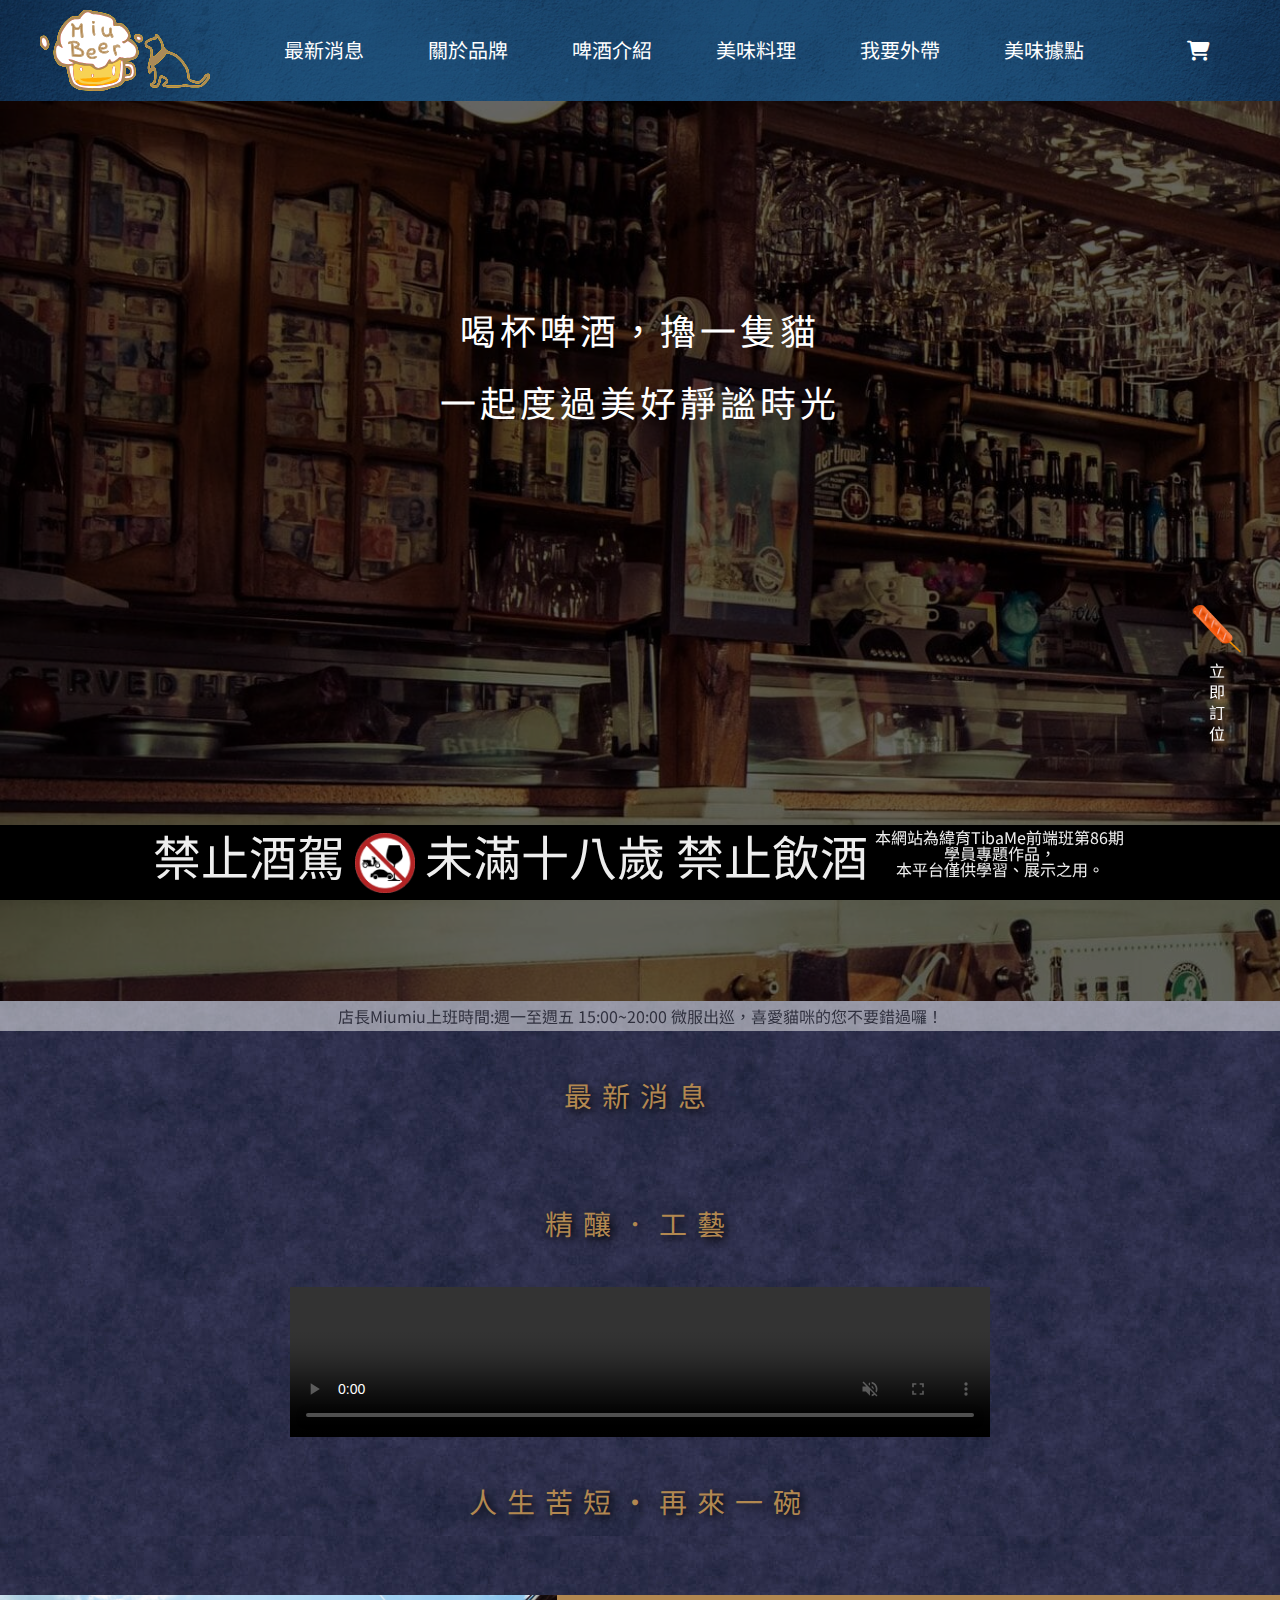
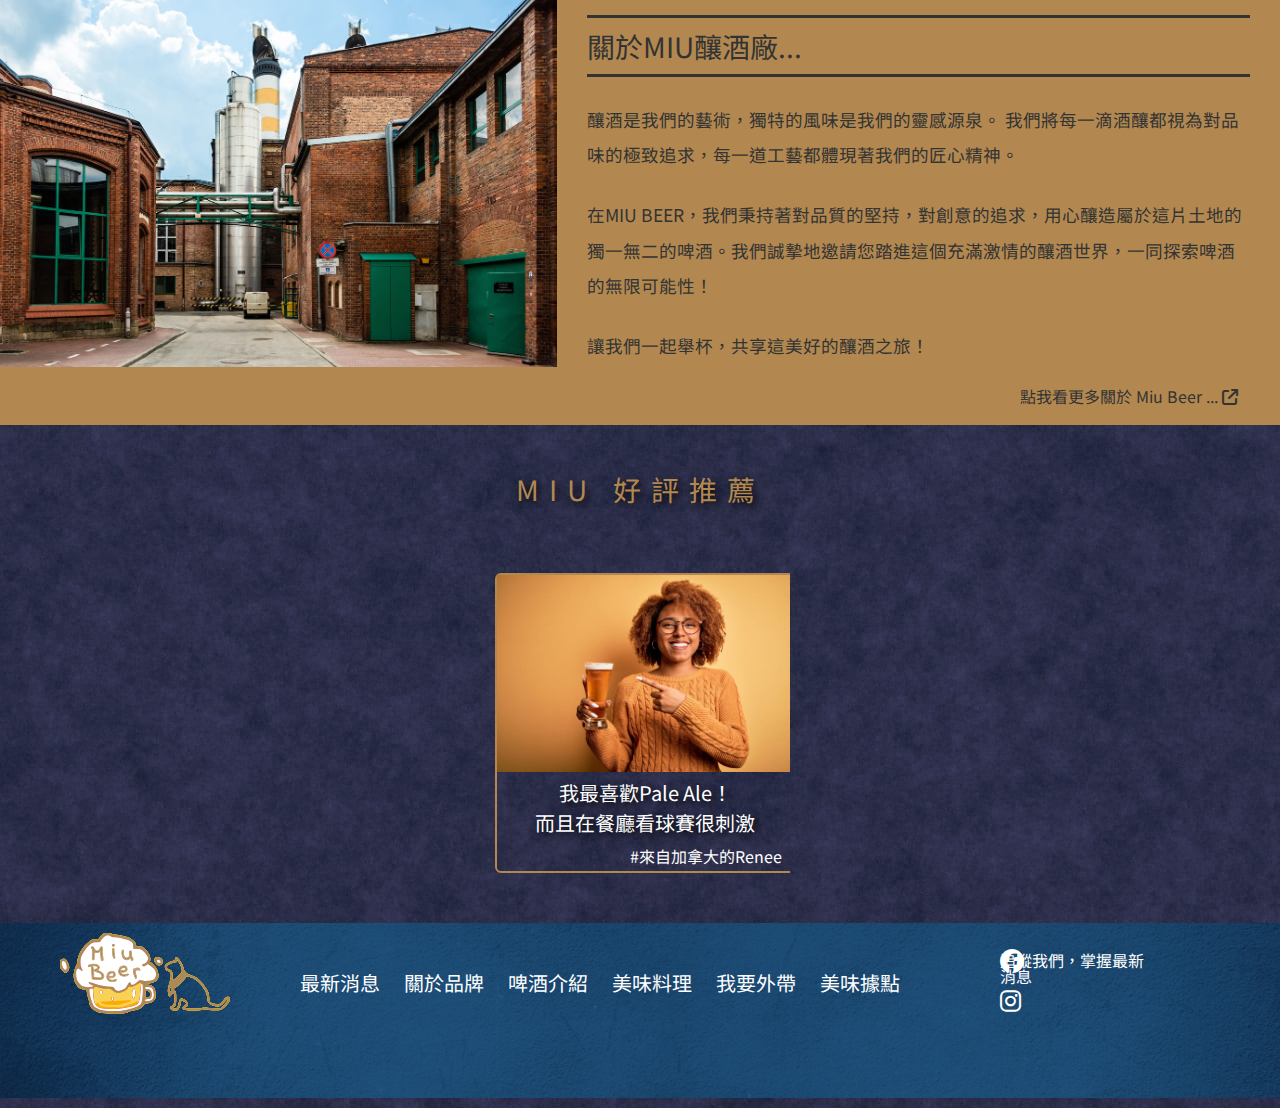
==== commit 6b1a9d88: "update JS & jQuery & hb menu" ====
--- a/index.html
+++ b/index.html
@@ -8,21 +8,24 @@
     <!-- style -->
     <link rel="stylesheet" href="./styles/reset.css">
     <link rel="stylesheet" href="./styles/all.css">
+    <link rel="stylesheet" href="./styles/burger.css">
     <link rel="stylesheet" href="./styles/index.css">
     <!-- fontAwesome -->
     <link rel="stylesheet" href="https://cdnjs.cloudflare.com/ajax/libs/font-awesome/6.4.0/css/all.min.css">
     <!-- favicon -->
     <link rel="shortcut icon" href="./images/miu.ico" />
+    <!-- jQuery cdn -->
+    <script src="https://cdnjs.cloudflare.com/ajax/libs/jquery/3.7.0/jquery.min.js"></script>
 </head>
 
 <body>
     <header>
+        <div class="pic">
+            <a href="index.html">
+                <img src="./images/miu_logo_gold.svg" alt="Miu Beer">
+            </a>
+        </div>
         <nav>
-            <div class="pic">
-                <a href="index.html">
-                    <img src="./images/miu_logo_gold.svg" alt="Miu Beer">
-                </a>
-            </div>
             <ul>
                 <li>
                     <a href="./news.html">最新消息</a>
@@ -43,13 +46,44 @@
                     <a href="location.html">美味據點</a>
                 </li>
             </ul>
-            <div class="shopping-cart">
-                <a href="./shopping-cart.html">
-                    <i class="fa-solid fa-cart-shopping"></i>
-                </a>
-            </div>
         </nav>
-        <label for="menu-switch" class="backdrop"></label>
+        <div class="shopping-cart">
+            <a href="./shopping-cart.html">
+                <i class="fa-solid fa-cart-shopping"></i>
+            </a>
+        </div>
+        <!-- 漢堡底色與線條 -->
+        <div class="burger-container">
+            <input type="checkbox" id="menu">
+            <label for="menu">
+                <div class="burger">
+                    <span></span>
+                    <span></span>
+                    <span></span>
+                </div>
+            </label>
+            <ul class="menu-list">
+                <li>
+                    <a href="./news.html">最新消息</a>
+                </li>
+                <li>
+                    <a href="./aboutus.html">關於品牌</a>
+                </li>
+                <li>
+                    <a href="./classic-beer.html">啤酒介紹</a>
+                </li>
+                <li>
+                    <a href="./food.html">美味料理</a>
+                </li>
+                <li>
+                    <a href="./takeout.html">我要外帶</a>
+                </li>
+                <li>
+                    <a href="location.html">美味據點</a>
+                </li>
+            </ul>
+        </div>
+        <!-- 漢堡結束 -->
     </header>
     <!-- 立即訂位開始 -->
     <div class="booking-btn">
@@ -223,8 +257,8 @@
             <p>釀酒是我們的藝術，獨特的風味是我們的靈感源泉。
                 我們將每一滴酒釀都視為對品味的極致追求，每一道工藝都體現著我們的匠心精神。
             </p>
-            <p>我們的釀酒師是這片土地上的藝術家，他們擁有豐富的經驗與熱情，以最嚴謹的工藝，用心釀造每一款啤酒。在這個神奇的酒窖裡，您可以感受釀酒的魔法，嗅到芬芳的香氣，品嚐無與倫比的風味。</p>
-            <p>我們的釀酒廠是一個開放的聖殿，您可以近距離觀賞釀酒的全過程，親身感受釀酒師的用心與技藝。無論您是啤酒愛好者、釀酒新手，還是尋找不一樣味覺體驗的冒險家，這裡都將成為您的啤酒天堂。</p>
+            <!-- <p>我們的釀酒師是這片土地上的藝術家，他們擁有豐富的經驗與熱情，以最嚴謹的工藝，用心釀造每一款啤酒。在這個神奇的酒窖裡，您可以感受釀酒的魔法，嗅到芬芳的香氣，品嚐無與倫比的風味。</p>
+            <p>我們的釀酒廠是一個開放的聖殿，您可以近距離觀賞釀酒的全過程，親身感受釀酒師的用心與技藝。無論您是啤酒愛好者、釀酒新手，還是尋找不一樣味覺體驗的冒險家，這裡都將成為您的啤酒天堂。</p> -->
             <p>在MIU BEER，我們秉持著對品質的堅持，對創意的追求，用心釀造屬於這片土地的獨一無二的啤酒。我們誠摯地邀請您踏進這個充滿激情的釀酒世界，一同探索啤酒的無限可能性！</p>
             <p>讓我們一起舉杯，共享這美好的釀酒之旅！</p>
             <div class="link">
@@ -304,7 +338,7 @@
     <!-- footer開始 -->
     <footer>
         <div class="footer-pic">
-            <a href="index.html" target="_blank">
+            <a href="index.html">
                 <img src="./images/miu_logo_gold.svg" alt="Miu Beer">
             </a>
             <p>本網站為緯育TibaMe前端班第86期學員專題作品，<br>本平台僅供學習、展示之用。</p>
@@ -354,8 +388,7 @@
         </div>
     </div>
     <!-- footer結束 -->
-
-    <script src="./js/index.js"></script>
+    <script src="./js/all.js"></script>
 </body>
 
 </html>--- a/styles/all.css
+++ b/styles/all.css
@@ -3,18 +3,18 @@
 
 .body,html{
     background-image: url(../images/web_bg.jpg);
-    /* height: 100%; */
     font-family: "Noto Sans TC",Raleway,sans-serif,'Times New Roman', Times, serif;
     font-style: normal;
+    font-size: 16px;
     overflow-x: hidden;
     position: relative;
 }
 
 /* 選單 */
-header nav{
+header{
     background-image: url('../images/footer_two.png');
     background-size: cover;
-    padding: 0px 30px;
+    padding: 0 30px;
     display: flex;
     justify-content: space-between;
 }
@@ -22,37 +22,41 @@
 header nav ul li {
     display: inline;
 }
+
 header nav ul li a{
     text-align: center;
     text-decoration: none;
     color: #fff;
     line-height: 100px;
-    margin: 0px 30px;
-    font-size: 20px;
-    transition: .2s;
-}
-
-header nav .pic{
+    margin: 0 30px;
+    font-size: 1.25rem;
+    transition: .2s;
+}
+
+header .pic{
     padding: 10px;
 }
-header nav .pic img {
+header .pic img {
     width: 170px;
     vertical-align: middle;
 }
 
-header nav .shopping-cart a{
+header .shopping-cart a{
     color: #fff;
     line-height: 100px;
-    margin: 0px 10px;
-    font-size: 20px;
+    margin: 0px 40px;
+    font-size: 1.25rem;
 }
 
 header nav ul a:hover,
-header nav .shopping-cart a:hover{
+header .shopping-cart a:hover{
     color: #b28850;
 }
 /* 選單結束 */
-
+/* 漢堡選單 */
+header .burger-container{
+    display: none;
+}
 /* 立即訂位開始 */
 .booking-btn{
     position: fixed;
@@ -76,7 +80,7 @@
 }
 
 .booking-btn a:hover{
-    font-size: 18px;
+    font-size: 1.2rem;
 }
 @keyframes booking{
     0%{
@@ -193,7 +197,7 @@
     color: #fff;
     line-height: 120px;
     margin: 0px 10px;
-    font-size: 20px;
+    font-size: 1.25rem;
     transition: .2s;
 }
 
@@ -203,7 +207,7 @@
 
 .footer-icon {
     width: 18%;
-    margin: 10px 0;
+    margin: 10px 10px;
     position: relative;
     top: 20px;
     bottom: 20px;
@@ -212,22 +216,24 @@
 
 .footer-icon span {
     color: #fff;
-    font-size: 16px;
+    font-size: 1rem;
     position: absolute;
-    right: 85px;
-    bottom: 120px;
+    right: 35%;
+    bottom: 80%;
 }
 
 .footer-icon .facebook {
     position: relative;
     bottom: 5px;
-    font-size: 25px;
+    font-size: 1.5rem;
+    transition: .2s;
 }
 
 .footer-icon .instagram {
     position: relative;
     top: 10px;
-    font-size: 25px;
+    font-size: 1.5rem;
+    transition: .2s;
 }
 
 .warning-box {
@@ -249,12 +255,12 @@
 }
 
 .warning-box .tibame {
-    font-size: 14px;
+    font-size: 1rem;
     width: 20%;
 }
 
 .warning-box .drink {
-    font-size: 50px;
+    font-size: 3rem;
     line-height: 1.25;
     text-align: center;
 }
@@ -269,6 +275,7 @@
 .footer a:hover,
 .footer-icon a:hover{
     color: #b28850;
+    transition: .2s;
 }
 
 .footer-icon a {
@@ -276,52 +283,61 @@
 }
 
 /* RWD */
-@media screen and (max-width:768px) {
-*{
-    overflow-x: hidden;
-}
-
-header nav ul{
-    display: none;
-}
-header nav .pic{
-    width: 50%;
-}
-
-.marquee{
-    width: max-content;
-    /* height: max-content; */
-}
-
-footer{
-    height: 28vh;
-}
-
-footer .footer-pic p{
-    display: block;
-}
-
-footer .footer-pic{
-    width: 100%;
-}
-
-footer .footer-pic img{
-    margin: 0 auto;
-}
-
-.footer ul li,.footer-icon{
-    display: none;
-}
-
-.warning-box{
-    max-width: 100%;
-}
-
-.warning-box .drink {
-    padding: 5px;
-    font-size: 20px;
-}
-.warning-box .tibame {
-    display: none;
-} 
-}
+@media screen and (max-width:767px) {
+    *{
+        overflow-x: hidden;
+    }
+
+    header{
+        position: relative;
+    }
+
+    header nav ul{
+        display: none;
+    }
+
+    header nav .pic{
+        width: 50%;
+    }
+
+    .marquee{
+        width: max-content;
+    }
+
+    footer{
+        height: 28vh;
+    }
+
+    footer .footer-pic p{
+        display: block;
+    }
+
+    footer .footer-pic{
+        width: 100%;
+    }
+
+    footer .footer-pic img{
+        margin: 0 auto;
+    }
+
+    .footer ul li,.footer-icon{
+        display: none;
+    }
+
+    .warning-box{
+        max-width: 100%;
+    }
+
+    .warning-box .drink {
+        padding: 5px;
+        font-size: 1.25rem;
+    }
+    .warning-box .tibame {
+        display: none;
+    } 
+
+    /* 漢堡選單 */
+    header .burger-container{
+        display: block;
+    }
+}--- a/styles/burger.css
+++ b/styles/burger.css
@@ -0,0 +1,100 @@
+.burger-container{
+    background-color: transparent;
+    width: 50px;
+    height: 40px;
+    padding: 4.5%;
+    right: -1%;
+    top: 1%;
+    border-radius: 25%;
+    position: fixed;
+    z-index: 2;
+}
+
+
+.burger{
+    max-width: 40px;
+    height: 40px;
+    background-color: #B28850;
+    margin: auto;
+    position: relative;
+    border-radius: 25%;
+    z-index: 2;
+}
+
+.burger span{
+    display: block;
+    width: 30px;
+    height: 3px;
+    background-color: #000;
+    margin-bottom: 0;
+    transition: transform .3s ease-in-out, top .3s ease-in-out .3s;
+    position: relative;
+    transform: translate(5px,8px);
+    inset: 0;
+}
+
+.burger span:nth-child(2),
+.burger span:nth-child(3){
+    margin-top: 7px;
+}
+
+#menu{
+    display: none;
+}
+
+#menu:checked + .menu-list{
+    width: 15px;
+    height: 15px;
+}
+
+#menu:checked + label .burger span:nth-child(1){
+    transform: translate(5px,12px) rotate(135deg);
+    top: 5px;
+    transition: top .3s ease-in-out, transform .3s ease-in-out ;
+}
+
+#menu:checked + label .burger span:nth-child(2){
+    display: none;
+}
+
+#menu:checked + label .burger span:nth-child(3){
+    transform: translate(5px,12px) rotate(-135deg);
+    top: -4px;
+    transition: top .3s ease-in-out, transform .3s ease-in-out ;
+}
+
+header .menu-list {
+    background-image: url(../images/web_bg.jpg);
+    width: 100%;
+    height: 100vh;
+    position: fixed;
+    display: flex;
+    flex-direction: column;
+    justify-content: center;
+    align-items: center;
+    top: 0;
+    left: 0;
+    transform: scaleY(0);
+    transition: transform .3s ease-in-out;
+    transform-origin: 50% 0;
+    z-index: 1;
+}
+
+header .menu-list li{
+    padding: 4.5%;
+}
+
+header .menu-list a{
+    text-decoration: none;
+    font-size: 1.5rem;
+    color: #fff;    
+    line-height: 2;
+}
+
+header .menu-list a:hover{
+    color: #b28850;
+}
+
+#menu:checked ~ .menu-list {
+        transform: scaleY(1);
+    }
--- a/styles/index.css
+++ b/styles/index.css
@@ -1,5 +1,5 @@
 /* 選單 */
-header nav{
+/* header nav{
     background-image: url('../images/footer_two.png');
     background-size: cover;
     padding: 0px 30px;
@@ -17,7 +17,7 @@
     color: #fff;
     line-height: 100px;
     margin: 0px 30px;
-    font-size: 20px;
+    font-size: 1.25rem;
     transition: .2s;
 }
 
@@ -34,13 +34,13 @@
     color: #fff;
     line-height: 100px;
     margin: 0px 10px;
-    font-size: 20px;
+    font-size: 1.25rem;
 }
 
 header nav ul a:hover,
 header nav .shopping-cart a:hover{
     color: #b28850;
-}
+} */
 /* 選單結束 */
 
 /* 首頁banner開始 */
@@ -60,7 +60,7 @@
 
 .top .top-banner-txt{
     color: #fff;
-    font-size: 36px;
+    font-size: 2.25rem;
     letter-spacing: 4px;
     text-align:center;
     position: absolute;
@@ -81,7 +81,7 @@
     color: #B28850;
     margin: 50px 0;
     text-align: center;
-    font-size: 28px;
+    font-size: 1.75rem;
     letter-spacing: 10px;
     text-shadow: 3px 3px 10px #000;
 }
@@ -199,7 +199,7 @@
     color: #B28850;
     margin: 50px 0;
     text-align: center;
-    font-size: 28px;
+    font-size: 1.75rem;
     letter-spacing: 10px;
     text-shadow: 3px 3px 10px #000;
 }
@@ -222,7 +222,7 @@
     color: #B28850;
     margin: 50px 0;
     text-align: center;
-    font-size: 28px;
+    font-size: 1.75rem;
     letter-spacing: 10px;
     text-shadow: 3px 3px 10px #000;
 }
@@ -309,13 +309,13 @@
 }
 
 .brewery .txt{
-    max-width: 800px;
+    max-width: 70%;
     margin: auto;
     padding: 20px 30px;
 }
 
 .brewery .txt h2{
-    font-size: 28px;
+    font-size: 1.75rem;
     color: #333;
     line-height: 2;
     border-top: 3px solid #333;
@@ -324,7 +324,7 @@
 
 .brewery .txt p{
     color: #333;
-    font-size: 18px;
+    font-size: 1.1rem;
     line-height: 2;
     margin: 25px 0;
 }
@@ -335,7 +335,7 @@
 .brewery .txt .link a{
     text-decoration: none;
     color: #333;
-    font-size: 16px;
+    font-size: 1rem;
     transition: .2s;
     align-self: flex-end;
 }
@@ -356,7 +356,7 @@
     color: #B28850;
     margin: 20px 0;
     text-align: center;
-    font-size: 28px;
+    font-size: 1.75rem;
     letter-spacing: 10px;
     text-shadow: 3px 3px 10px #000;
 }
@@ -381,16 +381,16 @@
 		left: 0px;
 	}
 	20%{
-		left: -315px;
+		left: -314px;
 	}
 	50%{
-		left: -630px;
+		left: -625px;
 	}
 	70%{
-		left: -945px;
+		left: -935px;
 	}
 	90%{
-		left: -1250px;
+		left: -1245px;
 	}  
 }
 
@@ -400,12 +400,12 @@
     height: 300px;
     margin: 0 5px;
     border-radius: 2%;
-    border: 5px solid #b28850;
+    border: 2px solid #b28850;
 }
 
 .feedback-card .txt{
     color: #fff;
-    font-size: 20px;
+    font-size: 1.25rem;
     padding: 5px 10px;
     line-height: 1.5;
     text-align: center;
@@ -419,7 +419,7 @@
 .feedback-card .tag{
     width: 280px;
     height: 15px;
-    font-size: 14px;
+    font-size: 1rem;
     color: #fff;
     text-align: right;
     padding: 5px;
@@ -435,14 +435,14 @@
     }
     
     .top .top-banner-txt{
-    font-size: 28px;
+    font-size: 1.75rem;
     line-height: 1.5;
     }
 
     .news h1,
     .food h2,
     .feedback h2{
-        font-size: 26px;
+        font-size: 1.6rem;
         margin: 50px 0 20px ;
         padding: 5px;
     }
@@ -461,39 +461,35 @@
     }
 
     .brewery .txt{
-        font-size: 18px;
+        font-size: 1.1rem;
     }
 
     .brewery .txt .link{
-        font-size: 14px;
+        font-size: 1rem;
         padding: 5px;
     }
-
-    .brewery .txt p:nth-child(2),
-    .brewery .txt p:nth-child(3),
-    .brewery .txt p:nth-child(4){
-        display: none;
-    }
 }
 
 @media screen and (max-width:1024px){
+
     .top{
         height: 50vh;
     }
+
     .top-mask{
         height: 50vh;
     }
     
     .top .top-banner-txt{
-    font-size: 28px;
+    font-size: 1.75rem;
     line-height: 1.5;
     }
 
     .news h1,
     .food h2,
     .feedback h2{
-        font-size: 26px;
-        margin: 50px 0 20px ;
+        font-size: 1.6rem;
+        margin: 20px 0;
         padding: 5px;
     }
 
@@ -506,7 +502,7 @@
 
     .brewery .pic{
         min-width: 80%;
-        padding-top: 10px;
+        padding-top: 0px;
         align-self: center;
     }
 
@@ -515,16 +511,15 @@
     }
 
     .brewery .txt .link{
-        font-size: 14px;
+        font-size: 1rem;
         padding: 5px;
     }
 }
 
-@media screen and (max-width:768px) {
+@media screen and (max-width:767px) {
     /* 首頁banner */
     .top{
         height: 30vh;
-        /* overflow: hidden; */
     }
 
     .top-mask{
@@ -532,7 +527,7 @@
     }
 
     .top .top-banner-txt{
-        font-size: 20px;
+        font-size: 1.25rem;
         line-height: 1.5;
         height: fit-content;
     }
@@ -540,16 +535,15 @@
     .news h1,
     .food h2,
     .feedback h2{
-        font-size: 25px;
-        margin: 20px;
+        font-size: 1.5rem;
+        margin: 10px;
         padding: 5px;
         height: fit-content;
     }
 
-.draft-beer, 
-.draft-beer h2,
-.draft-beer-video
-    {
+    .draft-beer, 
+    .draft-beer h2,
+    .draft-beer-video{
         display: none;
     }
 
@@ -562,22 +556,16 @@
 
     .brewery .pic{
         min-width: 80%;
-        padding-top: 10px;
+        padding-top: 0px;
         align-self: center;
     }
 
     .brewery .txt{
-        font-size: 18px;
+        font-size: 1.1rem;
     }
 
     .brewery .txt .link{
-        font-size: 14px;
+        font-size: 1rem;
         padding: 5px;
     }
-
-    .brewery .txt p:nth-child(2),
-    .brewery .txt p:nth-child(3),
-    .brewery .txt p:nth-child(4){
-        display: none;
-    }
 } 
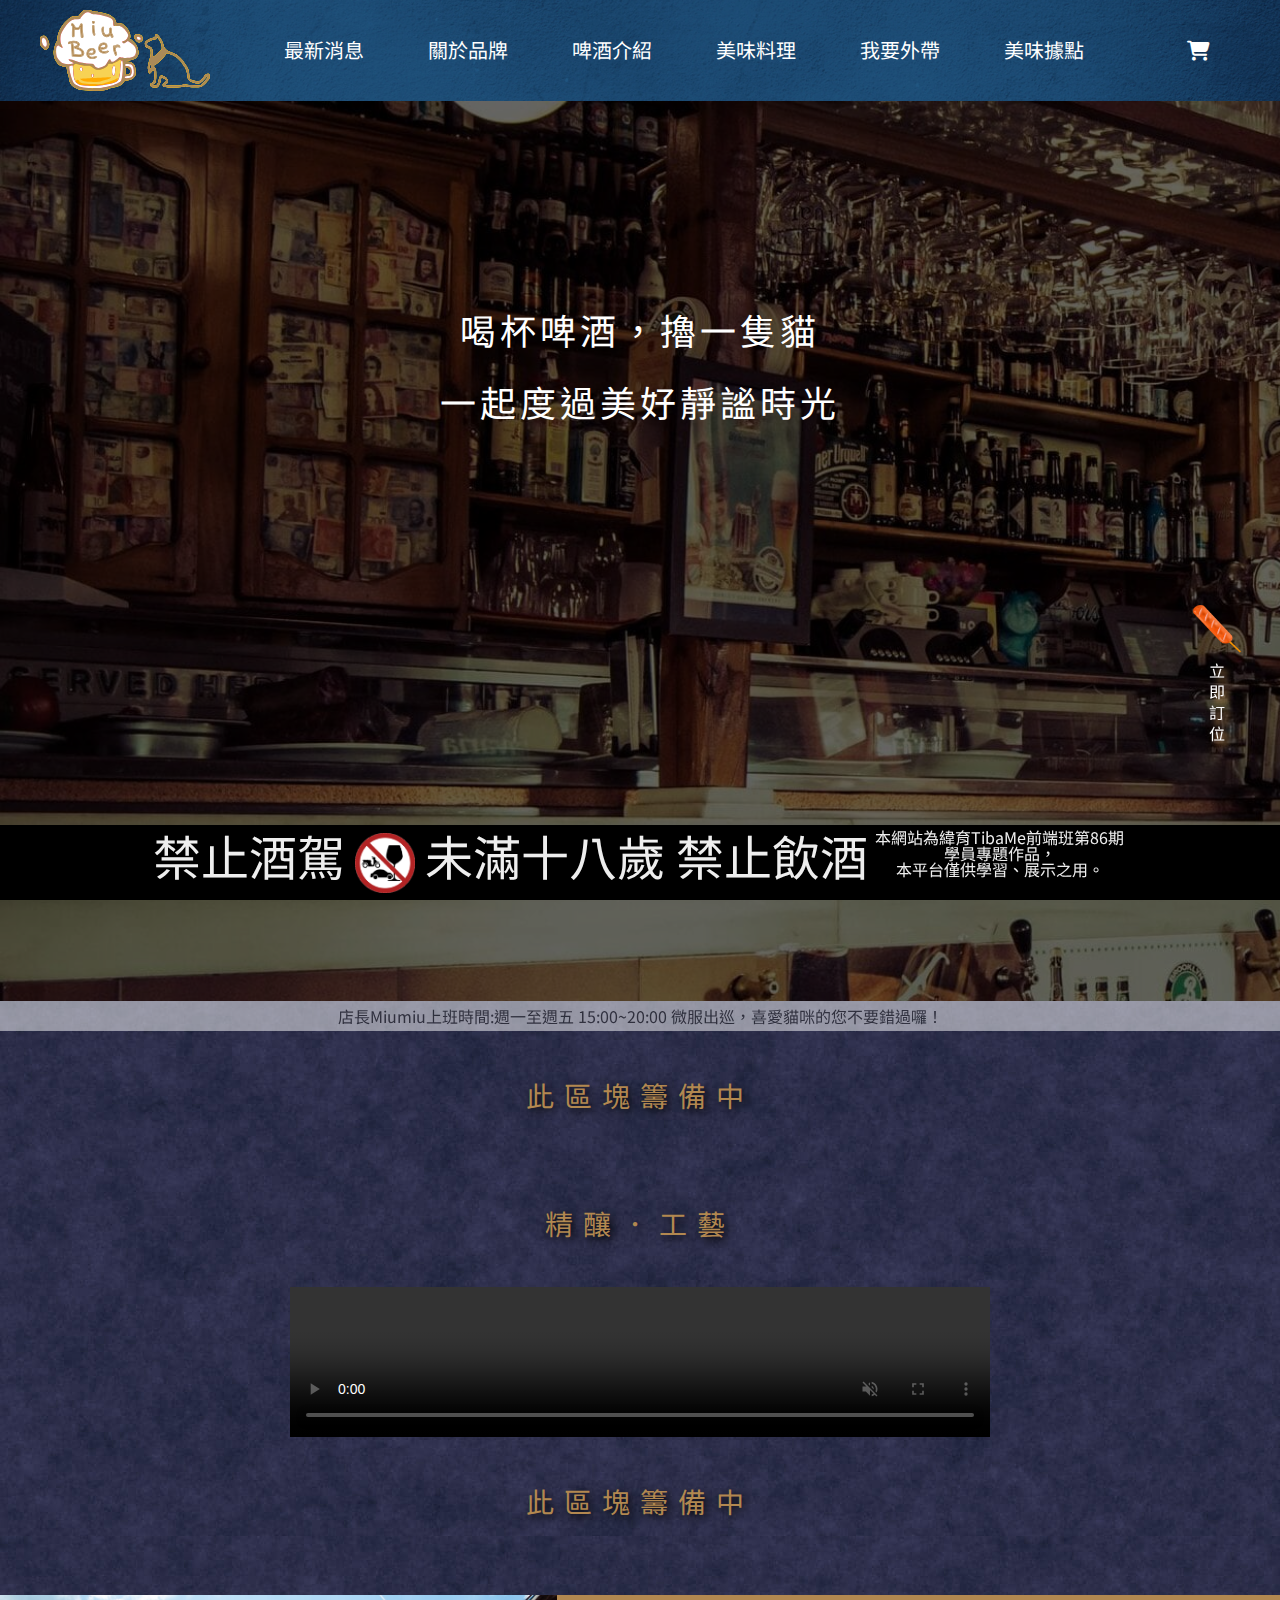
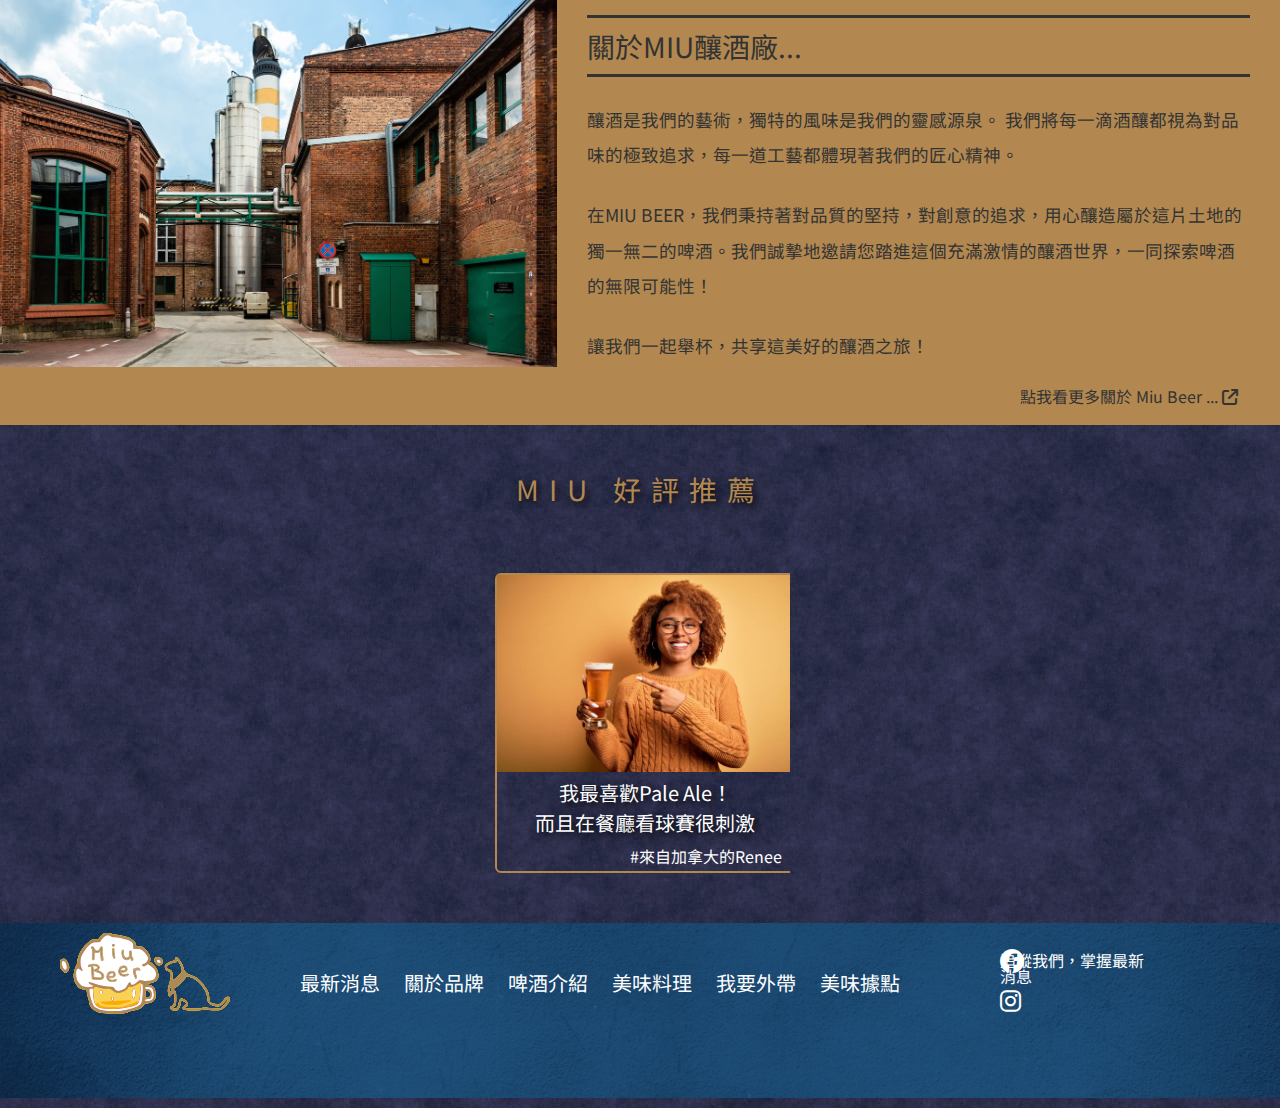
==== commit 0eff4e79: "fix footer logo link" ====
--- a/index.html
+++ b/index.html
@@ -107,84 +107,8 @@
     <!----------- 首頁_banner&跑馬燈結束 ---------->
     <!-- 活動卡片區開始 -->
     <div class="news">
-        <h1>最新消息</h1>
-    </div>
-    <!-- <div class="news-card-container"> -->
-    <!-- 活動卡片區按鈕開始 -->
-    <!-- <div class="arrow">
-            <div class="arrow-left">
-                <i class="fa-solid fa-angle-left arrow-left"></i>
-            </div>
-        </div>
-        <div class="arrow">
-            <div href="#" class="arrow-right">
-                <i class="fa-solid fa-angle-right"></i>
-            </div>
-        </div> -->
-    <!-- 活動卡片區按鈕結束 -->
-    <!-- <div class="news-card">
-            <a href="./news.html">
-                <div class="card-pic">
-                    <img src="./images/index_newscele.png" alt="">
-                </div>
-                <div class="card-txt">
-                    <h2>
-                        上班族小確幸！<br>平日午餐享小杯啤酒任選一杯
-                    </h2>
-                </div>
-                <div class="tag">
-                    2023/07/07
-                </div>
-            </a>
-        </div>
-        <div class="news-card">
-            <a href="./news.html">
-                <div class="card-pic">
-                    <img src="./images/index_newsfriends.png" alt="">
-                </div>
-                <div class="card-txt">
-                    </h2>
-                    好友揪好友，一起涼一下！<br>
-                    聚會首選 Miu Beer！
-                    </h2>
-                </div>
-                <div class="tag">
-                    2023/08/08
-                </div>
-            </a>
-        </div>
-        <div class="news-card">
-            <a href="./news-page.html">
-                <div class="card-pic">
-                    <img src="./images/index_newsbeer.png" alt="">
-                </div>
-                <div class="card-txt">
-                    </h2>
-                    每週五晚間八點，參加啤酒大賽，第一名可得啤酒券套票組
-                    </h2>
-                </div>
-                <div class="tag">
-                    2023/09/09
-                </div>
-            </a>
-        </div>
-        <div class="news-card side">
-            <a href="./news-page.html">
-                <div class="card-pic">
-                    <img src="./images/index_newsbeer.png" alt="">
-                </div>
-                <div class="card-txt">
-                    </h2>
-                    每週五晚間八點，參加啤酒大賽，第一名可得啤酒券套票組
-                    </h2>
-                </div>
-                <div class="tag">
-                    2023/09/09
-                </div>
-            </a>
-        </div>
-    </div> -->
-    <!-- 活動卡片區結束 -->
+        <h1>此區塊籌備中</h1>
+    </div>
 
     <!-- 首頁影片區 -->
     <div class="draft-beer">
@@ -197,7 +121,7 @@
 
     <!-- 食物卡片區開始 -->
     <div class="food">
-        <h2>人生苦短·再來一碗</h2>
+        <h2>此區塊籌備中</h2>
     </div>
     <!--  <div class="food-card-container">
         <div class="food-card">
@@ -388,7 +312,7 @@
         </div>
     </div>
     <!-- footer結束 -->
-    <script src="./js/all.js"></script>
+    <script src="./js/index.js"></script>
 </body>
 
 </html>--- a/styles/index.css
+++ b/styles/index.css
@@ -1,48 +1,3 @@
-/* 選單 */
-/* header nav{
-    background-image: url('../images/footer_two.png');
-    background-size: cover;
-    padding: 0px 30px;
-    display: flex;
-    justify-content: space-between;
-}
-
-header nav ul li {
-    display: inline;
-}
-
-header nav ul li a{
-    text-align: center;
-    text-decoration: none;
-    color: #fff;
-    line-height: 100px;
-    margin: 0px 30px;
-    font-size: 1.25rem;
-    transition: .2s;
-}
-
-header nav .pic{
-    padding: 10px;
-}
-
-header nav .pic img {
-    width: 170px;
-    vertical-align: middle;
-}
-
-header nav .shopping-cart a{
-    color: #fff;
-    line-height: 100px;
-    margin: 0px 10px;
-    font-size: 1.25rem;
-}
-
-header nav ul a:hover,
-header nav .shopping-cart a:hover{
-    color: #b28850;
-} */
-/* 選單結束 */
-
 /* 首頁banner開始 */
 .top{
     width: 100%;
@@ -77,6 +32,7 @@
     display: flex;
     justify-content: center;
 }
+
 .news h1{
     color: #B28850;
     margin: 50px 0;
@@ -85,107 +41,6 @@
     letter-spacing: 10px;
     text-shadow: 3px 3px 10px #000;
 }
-
-/* .news-card-container{
-    max-width: 1200px;
-    margin: auto;
-    display: flex;
-    position: relative;
-}
-
-.news-card-container .news-card{
-    box-sizing: border-box;
-    max-width: 300px;   
-    max-height: 300px;
-    margin: 18px;
-    border-radius: 2%;
-    border: 5px solid #B28850;
-    position: relative; 
-}
-
-.news-card-container .side{
-    display: none;
-}
-
-.news-card-container .news-card a{
-    text-decoration: none;
-}
-
-.news-card-container .news-card .card-txt{
-    color: #fff;
-    font-size: 18px;
-    padding: 20px 10px;
-    line-height: 2;
-    text-align: center;
-}
-
-.news-card-container .news-card:hover .card-txt{
-    color: #fa0;
-    text-shadow: 3px 3px 10px #000;
-}
-
-.news-card-container .news-card .card-pic{
-    overflow: hidden;
-}
-
-.news-card-container .news-card::after{
-    content: '';
-}
-
-.news-card-container .news-card .card-pic img{
-    max-width: 100%;
-    transform: scale(1);
-    transition: 2s;  
-}
-
-.news-card-container .news-card:hover img{
-    transform: scale(1.3);
-}
-
-.news-card-container .news-card .tag{
-    width: 75px;
-    height: 15px;
-    font-size: 16px;
-    color: #fff;
-    position: absolute;
-    top: 64%;
-    left: 5px;
-    margin: 3px 3px;
-}
-
-.news-card-container .news-card:hover .tag{
-    color: #FFE75F;
-    text-shadow: 3px 3px 10px #000;
-} */
-/* 活動卡片區結束 */
-
-    /* 活動卡片區按鈕 */
-/* .news-card-container .arrow{
-    width: 50px;
-    height: 50px;
-}
-
-.arrow .arrow-left,
-.arrow .arrow-right{
-    position: absolute;
-    color:#B28850;
-}
-
-.arrow .arrow-left{
-    top:45%;
-    left: 5%;
-}
-
-.arrow .arrow-right{
-    top:45%;
-    right: 4.5%;
-}
-
-.arrow-left .fa-solid,
-.arrow-right .fa-solid{
-    font-size: 50px;
-} */
-/* 活動卡片區按鈕結束 */
 
 /* 首頁影片區 */
 .draft-beer{
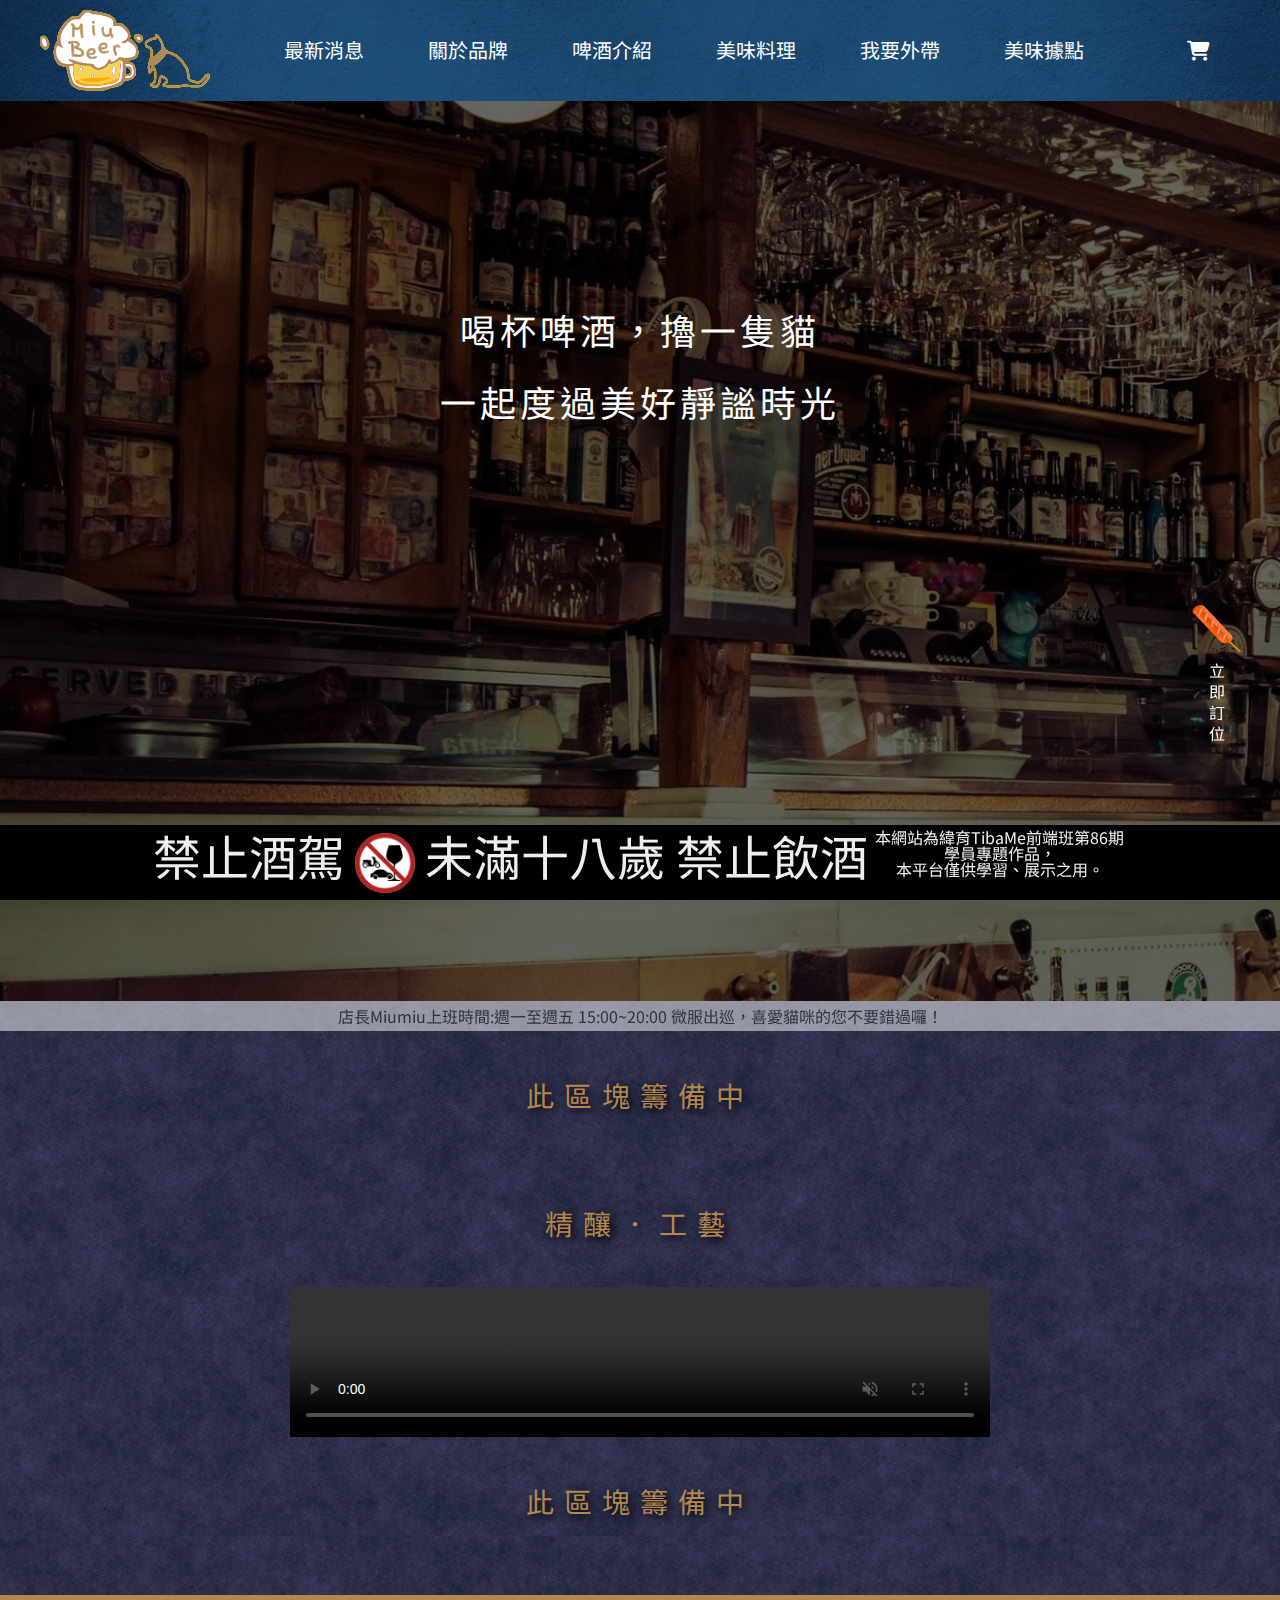
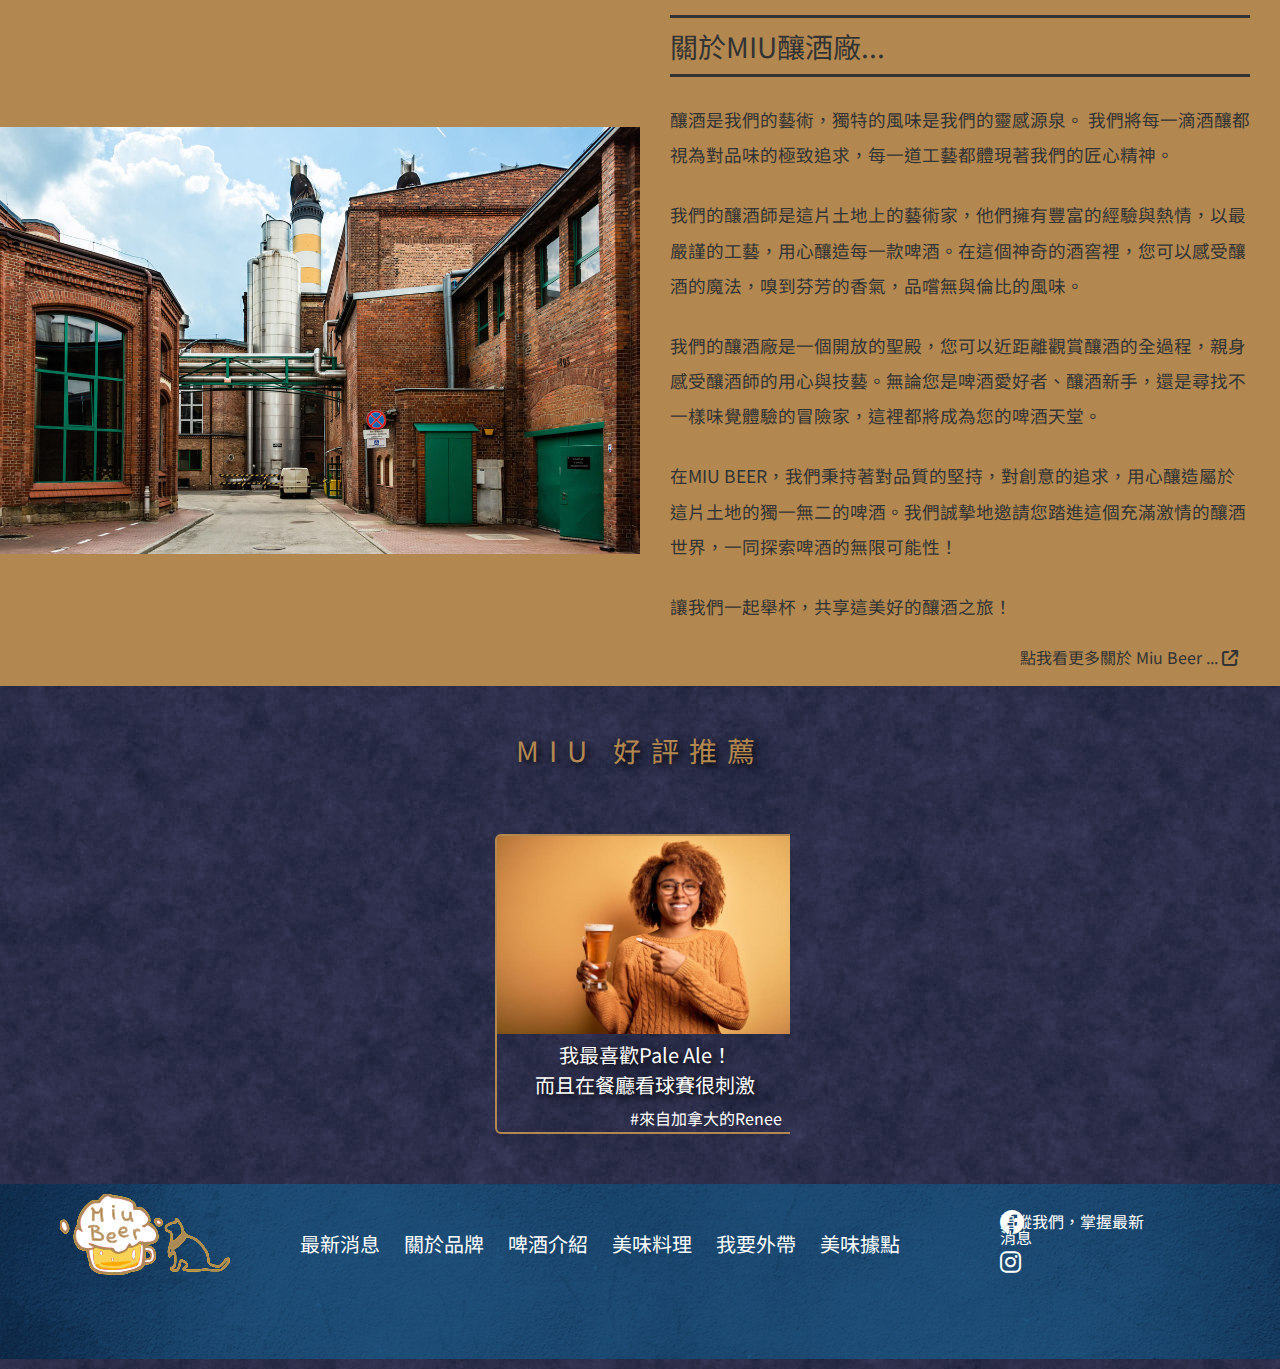
==== commit 5a6d3105: "update classic-beer RWD" ====
--- a/index.html
+++ b/index.html
@@ -173,16 +173,14 @@
 
     <!-- 釀酒廠介紹開始 -->
     <article class="brewery">
-        <div class="pic">
-            <img src="./images/index_brewery.jpeg" alt="MIU釀酒廠">
-        </div>
+        <img src="./images/index_brewery.jpeg" alt="MIU釀酒廠" class="pic">
         <div class="txt">
             <h2>關於MIU釀酒廠...</h2>
             <p>釀酒是我們的藝術，獨特的風味是我們的靈感源泉。
                 我們將每一滴酒釀都視為對品味的極致追求，每一道工藝都體現著我們的匠心精神。
             </p>
-            <!-- <p>我們的釀酒師是這片土地上的藝術家，他們擁有豐富的經驗與熱情，以最嚴謹的工藝，用心釀造每一款啤酒。在這個神奇的酒窖裡，您可以感受釀酒的魔法，嗅到芬芳的香氣，品嚐無與倫比的風味。</p>
-            <p>我們的釀酒廠是一個開放的聖殿，您可以近距離觀賞釀酒的全過程，親身感受釀酒師的用心與技藝。無論您是啤酒愛好者、釀酒新手，還是尋找不一樣味覺體驗的冒險家，這裡都將成為您的啤酒天堂。</p> -->
+            <p>我們的釀酒師是這片土地上的藝術家，他們擁有豐富的經驗與熱情，以最嚴謹的工藝，用心釀造每一款啤酒。在這個神奇的酒窖裡，您可以感受釀酒的魔法，嗅到芬芳的香氣，品嚐無與倫比的風味。</p>
+            <p>我們的釀酒廠是一個開放的聖殿，您可以近距離觀賞釀酒的全過程，親身感受釀酒師的用心與技藝。無論您是啤酒愛好者、釀酒新手，還是尋找不一樣味覺體驗的冒險家，這裡都將成為您的啤酒天堂。</p>
             <p>在MIU BEER，我們秉持著對品質的堅持，對創意的追求，用心釀造屬於這片土地的獨一無二的啤酒。我們誠摯地邀請您踏進這個充滿激情的釀酒世界，一同探索啤酒的無限可能性！</p>
             <p>讓我們一起舉杯，共享這美好的釀酒之旅！</p>
             <div class="link">
--- a/styles/all.css
+++ b/styles/all.css
@@ -242,6 +242,7 @@
     bottom: 0;
     position: fixed;
     background-color: #000;
+    z-index: 5;
 }
 
 .warning-box-txt {
@@ -283,6 +284,61 @@
 }
 
 /* RWD */
+@media screen and (max-width:1024px){
+    *{
+        overflow-x: hidden;
+    }
+
+    header{
+        position: relative;
+    }
+
+    header nav ul{
+        display: none;
+    }
+
+    header nav .pic{
+        width: 50%;
+    }
+
+    footer{
+        height: 22vh;
+    }
+
+    footer .footer-pic p{
+        display: block;
+    }
+
+    footer .footer-pic{
+        width: 100%;
+    }
+
+    footer .footer-pic img{
+        margin: 0 auto;
+    }
+
+    .footer ul li,.footer-icon{
+        display: none;
+    }
+
+    .warning-box{
+        max-width: 100%;
+    }
+
+    .warning-box .drink {
+        padding: 5px;
+        font-size: 1.25rem;
+    }
+    .warning-box .tibame {
+        display: none;
+    } 
+
+    /* 漢堡選單 */
+    header .burger-container{
+        display: block;
+    }
+}
+
 @media screen and (max-width:767px) {
     *{
         overflow-x: hidden;
--- a/styles/index.css
+++ b/styles/index.css
@@ -154,17 +154,13 @@
 }
 
 .brewery .pic{
-    max-width: 100%;
-}
-
-.brewery .pic img{
-    max-width:100%;
-    max-height: 100%;
+    max-width: 50%;
     vertical-align: middle;
+    object-fit: contain;
 }
 
 .brewery .txt{
-    max-width: 70%;
+    max-width: 50%;
     margin: auto;
     padding: 20px 30px;
 }
@@ -423,4 +419,14 @@
         font-size: 1rem;
         padding: 5px;
     }
+
+    .brewery .txt p:nth-child(2),
+    .brewery .txt p:nth-child(3){
+        display: none;
+    }
+
+    .feedback-card .tag{
+        font-size: 0.9rem;
+    }
+
 } 
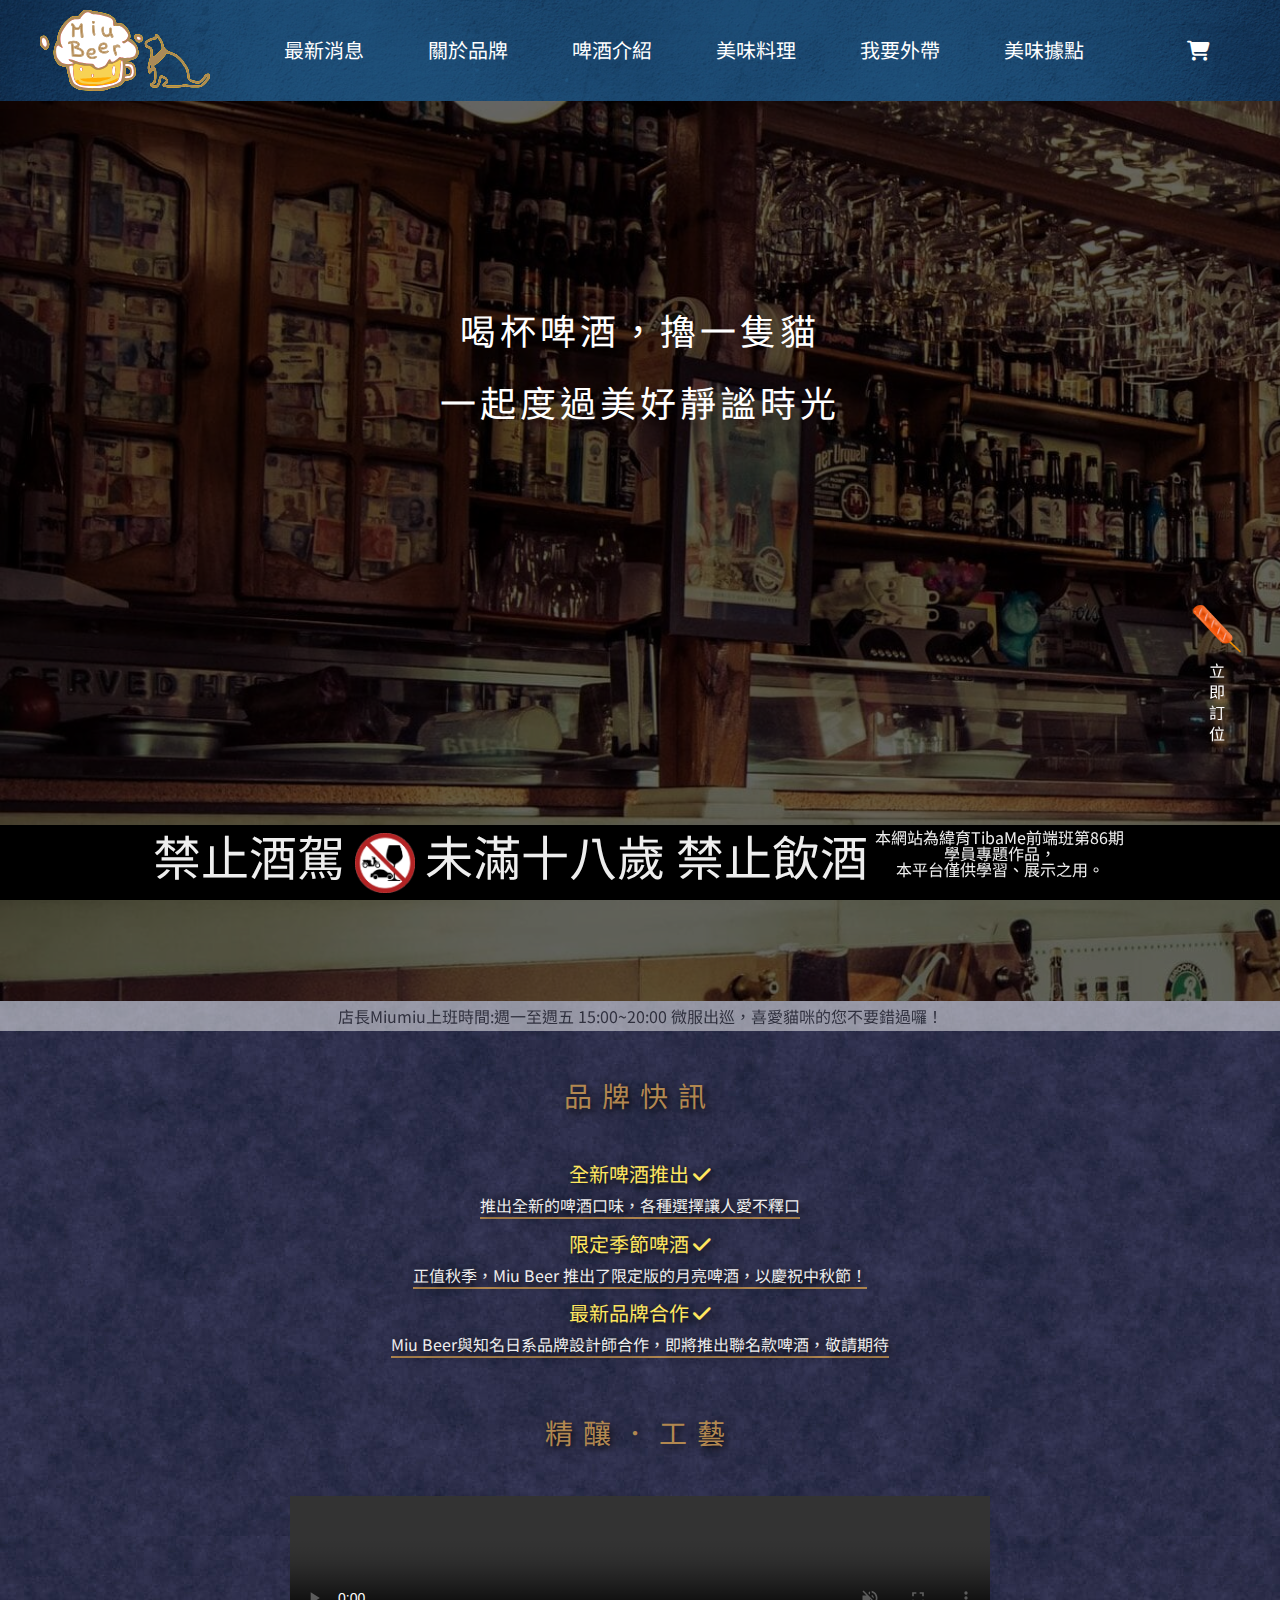
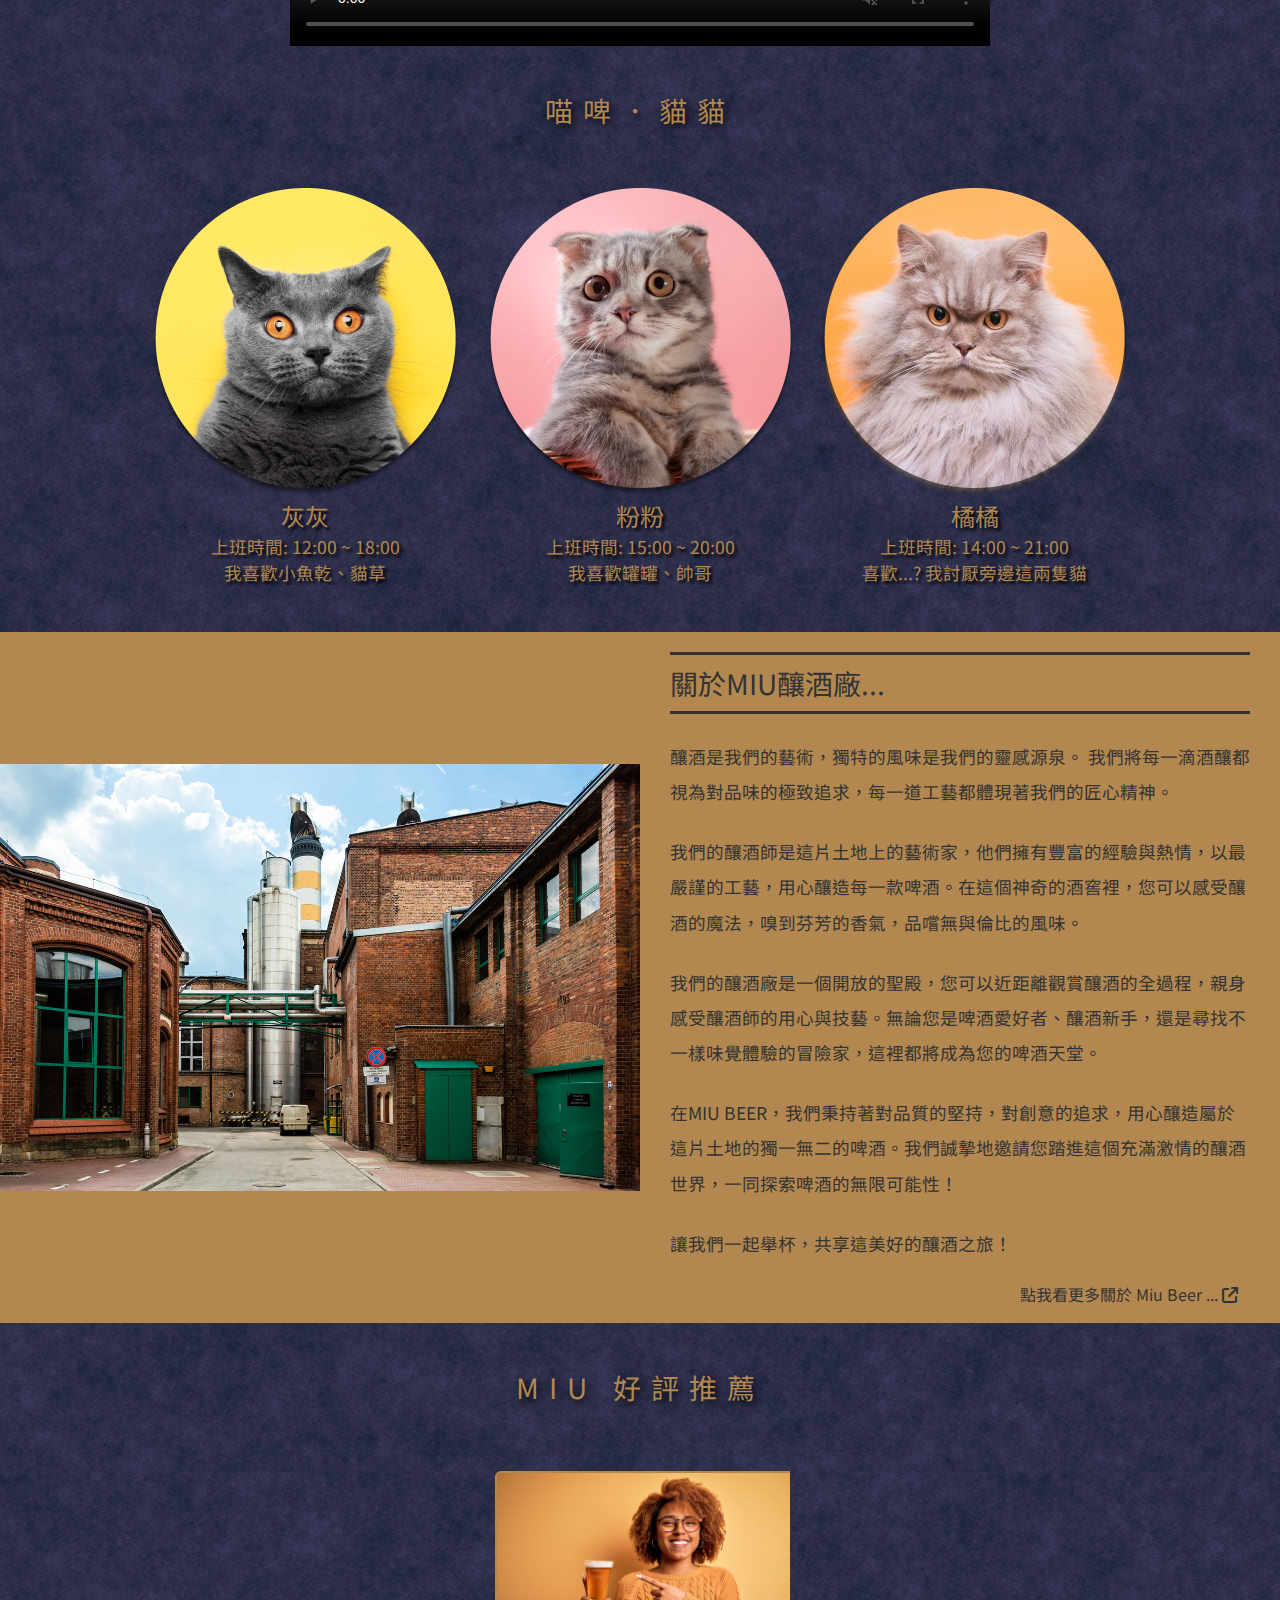
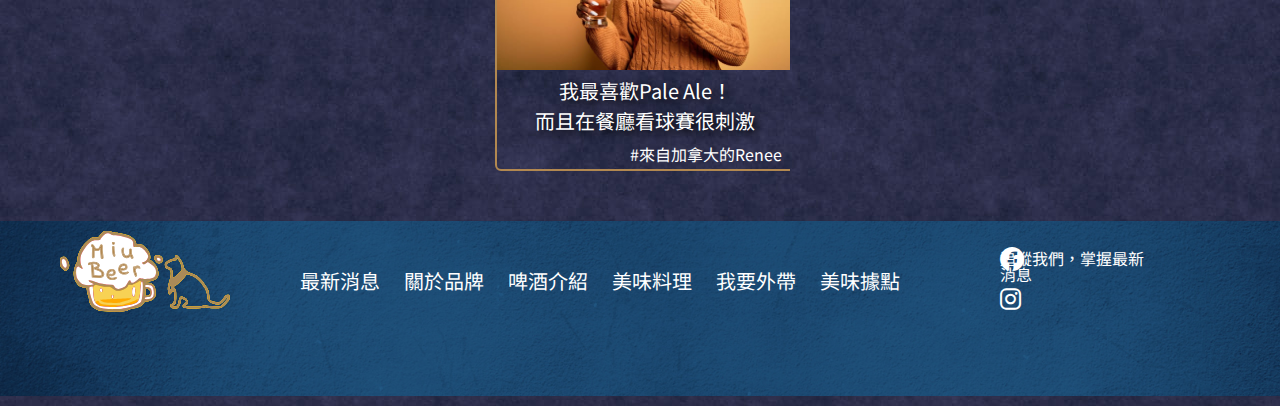
==== commit 0d19803f: "update index news" ====
--- a/index.html
+++ b/index.html
@@ -105,11 +105,16 @@
         <p>店長Miumiu上班時間:週一至週五 15:00~20:00 微服出巡，喜愛貓咪的您不要錯過囉！</p>
     </div>
     <!----------- 首頁_banner&跑馬燈結束 ---------->
-    <!-- 活動卡片區開始 -->
-    <div class="news">
-        <h1>此區塊籌備中</h1>
-    </div>
-
+    <!-- news開始 -->
+    <section class="news">
+        <h1>品牌快訊</h1>
+        <ul>
+            <li>全新啤酒推出<i class="fa-solid fa-check"></i><br>
+            </li>
+            <li>限定季節啤酒<i class="fa-solid fa-check"></i><br></li>
+            <li>最新品牌合作<i class="fa-solid fa-check"></i><br></li>
+        </ul>
+    </section>
     <!-- 首頁影片區 -->
     <div class="draft-beer">
         <h2>精釀．工藝</h2>
@@ -119,58 +124,30 @@
     </div>
     <!-- 首頁影片區結束 -->
 
-    <!-- 食物卡片區開始 -->
-    <div class="food">
-        <h2>此區塊籌備中</h2>
-    </div>
-    <!--  <div class="food-card-container">
-        <div class="food-card">
-            <a href="./food.html">
-                <div class="card-pic">
-                    <img src="./images/index_potato.png" alt="">
-                </div>
-                <div class="card-txt">
-                    <h2>
-                        別人搶不走的，<br>唯有吃進肚子裡的食物！
-                    </h2>
-                </div>
-                <div class="tag">
-                    #芥藍炒肉末佐台灣地瓜
-                </div>
-        </div>
-        </a>
-        <div class="food-card">
-            <a href="./food.html">
-                <div class="card-pic">
-                    <img src="./images/index_greenchicken.png" alt="">
-                </div>
-                <div class="card-txt">
-                    </h2>
-                    即便一無所有，<br>也不能沒有胃口。
-                    </h2>
-                </div>
-                <div class="tag">
-                    #香烤雞胸蔬菜
-                </div>
-            </a>
-        </div>
-        <div class="food-card">
-            <a href="./food.html">
-                <div class="card-pic">
-                    <img src="./images/index_fish.png" alt="">
-                </div>
-                <div class="card-txt">
-                    </h2>
-                    愛吃的人運氣都不會太差，<br>因為「食來運轉」！
-                    </h2>
-                </div>
-                <div class="tag">
-                    #花椰菜米佐鮭魚排
-                </div>
-        </div>
-    </div>-->
-    <!-- 食物卡片區結束 -->
-
+    <!-- 貓咪區開始 -->
+    <section class="cats">
+        <h2>喵啤．貓貓</h2>
+        <div class="catheadshot">
+            <div class="pic">
+                <img src="./images/index_cat_yellow.png" alt="店貓灰灰">
+                <h3>灰灰</h3>
+                <p>上班時間: 12:00 ~ 18:00</p>
+                <p>我喜歡小魚乾、貓草</p>
+            </div>
+            <div class="pic">
+                <img src="./images/index_cat_pink.png" alt="店貓粉粉">
+                <h3>粉粉</h3>
+                <p>上班時間: 15:00 ~ 20:00</p>
+                <p>我喜歡罐罐、帥哥</p>
+            </div>
+            <div class="pic">
+                <img src="./images/index_cat_orange.png" alt="店貓橘橘">
+                <h3>橘橘</h3>
+                <p>上班時間: 14:00 ~ 21:00</p>
+                <p>喜歡...? 我討厭旁邊這兩隻貓</p>
+            </div>
+        </div>
+    </section>
     <!-- 釀酒廠介紹開始 -->
     <article class="brewery">
         <img src="./images/index_brewery.jpeg" alt="MIU釀酒廠" class="pic">
@@ -192,7 +169,6 @@
         </div>
     </article>
     <!-- 釀酒廠介紹結束 -->
-
     <!-- 好評推薦區 -->
     <div class="feedback">
         <h2>MIU 好評推薦</h2>
--- a/styles/index.css
+++ b/styles/index.css
@@ -25,12 +25,10 @@
     animation: lights 5s 750ms linear infinite;
 }
 
-/* 活動卡片區開始 */
+/* 活動區開始 */
 .news{
     max-width: 100%;
-    margin: auto;
-    display: flex;
-    justify-content: center;
+    margin: auto;    
 }
 
 .news h1{
@@ -42,6 +40,46 @@
     text-shadow: 3px 3px 10px #000;
 }
 
+.news ul{
+    max-width: 50%;
+    margin: auto;
+    color: #eee;
+    text-align: center;
+    line-height: 1.5;
+    text-shadow: 3px 3px 10px #000;
+}
+
+.news ul li{
+    font-size: 1.25rem;
+    margin: 1.5%;
+    color: #FFE75F
+}
+
+.news ul li:nth-child(1):after{
+    content: '推出全新的啤酒口味，各種選擇讓人愛不釋口';
+    border-bottom: 2px solid #b28850;
+    font-size: 1rem;
+    color: #eee;
+}
+
+.news ul li:nth-child(2):after{
+    content: '正值秋季，Miu Beer 推出了限定版的月亮啤酒，以慶祝中秋節！';
+    border-bottom: 2px solid #b28850;
+    font-size: 1rem;
+    color: #eee;
+}
+
+.news ul li:nth-child(3):after{
+    content: 'Miu Beer與知名日系品牌設計師合作，即將推出聯名款啤酒，敬請期待';
+    border-bottom: 2px solid #b28850;
+    font-size: 1rem;
+    color: #eee;
+}
+
+.news ul li i{
+    margin-left: 0.5%;
+}
+
 /* 首頁影片區 */
 .draft-beer{
     width: 100%;
@@ -66,14 +104,12 @@
 }
 /* 首頁影片區結束 */
 
-/* 食物卡片區開始 */
-.food{
-    width: 100%;    
-    margin: auto;
-    display: flex;
-    justify-content: center;
-}
-.food h2{
+/* 貓咪區開始 */
+.cats{
+    max-width: 100%;    
+    margin: auto;
+}
+.cats h2{
     color: #B28850;
     margin: 50px 0;
     text-align: center;
@@ -82,67 +118,34 @@
     text-shadow: 3px 3px 10px #000;
 }
 
-/* .food-card-container{
-    width: 1200px;
-    margin: auto;
-    display: flex;
-    flex-wrap: wrap;
-    justify-content: center;
-    box-sizing: border-box;
-}
-
-.food-card a{
-    text-decoration: none;
-}
-
-.food-card{
-    box-sizing: border-box;
-    width: 300px;   
-    height: 300px;
-    margin: 18px;
-    border-radius: 2%;
-    border: 5px solid #B28850;
-    transition: 1s;
-}
-
-.food-card::after{
-    content: '';
-}
-
-.food-card:hover{
-    transform: scale(1.2);
-    text-shadow: 3px 3px 10px #000;
-}
-
-.food-card .card-txt{
-    color: #fff;
-    font-size: 20px;
-    padding: 5px 10px;
-    line-height: 1.5;
-    text-align: center;
-}
-
-.food-card:hover .card-txt{
-    color: #fa0;
-    text-shadow: 3px 3px 10px #000;
-}
-
-.food-card .card-pic img{
+.cats .catheadshot{
     max-width: 100%;
-    transform: scale(1);
-}
-
-.food-card .tag{
-    width: 280px;
-    height: 15px;
-    font-size: 14px;
-    color: #fff;
-    text-align: center;
-}
-.food-card:hover .tag{
-    color: #FFE75F;
-    text-shadow: 3px 3px 10px #000;
-} */
+    display: flex;
+    justify-content: center;
+    margin-bottom: 2%;
+}
+.cats .catheadshot .pic{
+    margin: 1%;
+}
+
+
+.cats .catheadshot .pic h3{
+    font-size: 1.5rem;
+}
+
+.cats .catheadshot .pic p{
+    font-size: 1.1rem;
+}
+
+.cats .catheadshot .pic h3,
+.cats .catheadshot .pic p{
+    text-align: center;
+    line-height: 1.25;
+    color: #b28850;
+    margin: 1.5% 0;
+    text-shadow: 3px 3px 3px #000;
+}
+
 
 /* 關於釀酒廠 */
 .brewery{
@@ -215,7 +218,7 @@
     width: 300px; /* banner可視範圍 */
 	height: 300px;
 	margin: 50px auto;
-	overflow: hidden; /* 超出範圍的要隱藏 */
+	overflow: hidden; /*超出範圍的要隱藏*/
 }
 
 .feedback-container{
@@ -291,7 +294,7 @@
     }
 
     .news h1,
-    .food h2,
+    .cats h2,
     .feedback h2{
         font-size: 1.6rem;
         margin: 50px 0 20px ;
@@ -338,11 +341,38 @@
 
     .news h1,
     .food h2,
-    .feedback h2{
+    .feedback h2,
+    .draft-beer h2{
         font-size: 1.6rem;
         margin: 20px 0;
         padding: 5px;
     }
+
+    /* 貓咪區開始 */
+    .cats .catheadshot{
+        margin: auto;
+        flex-direction: column;
+    }
+
+    .cats .catheadshot .pic{
+        margin: 2% auto;
+    }
+    .cats .catheadshot .pic h3,
+    .cats .catheadshot .pic p{
+        overflow: hidden;
+    }
+    
+    .news ul li{
+        margin: 5% 0;
+        color: #FFE75F;
+    }
+
+    .news ul li:nth-child(1):after,
+    .news ul li:nth-child(2):after,
+    .news ul li:nth-child(3):after{
+        color: #eee;
+    }
+
 
     /* 釀酒廠 */
     .brewery{
@@ -365,6 +395,10 @@
         font-size: 1rem;
         padding: 5px;
     }
+
+    .feedback-card .tag{
+        font-size: 0.9rem;
+    }
 }
 
 @media screen and (max-width:767px) {
@@ -384,12 +418,38 @@
     }
 
     .news h1,
-    .food h2,
+    .cats h2,
     .feedback h2{
         font-size: 1.5rem;
         margin: 10px;
         padding: 5px;
         height: fit-content;
+    }
+
+    .news ul li{
+        margin: 15% 0;
+        color: #FFE75F;
+    }
+
+    .news ul li:nth-child(1):after,
+    .news ul li:nth-child(2):after,
+    .news ul li:nth-child(3):after{
+        color: #eee;
+    }
+
+        /* 貓咪區開始 */
+
+    .cats .catheadshot{
+        margin: auto;
+        flex-direction: column;
+    }
+
+    .cats .catheadshot .pic{
+        margin: 2% auto;
+    }
+    .cats .catheadshot .pic h3,
+    .cats .catheadshot .pic p{
+        overflow: hidden;
     }
 
     .draft-beer, 
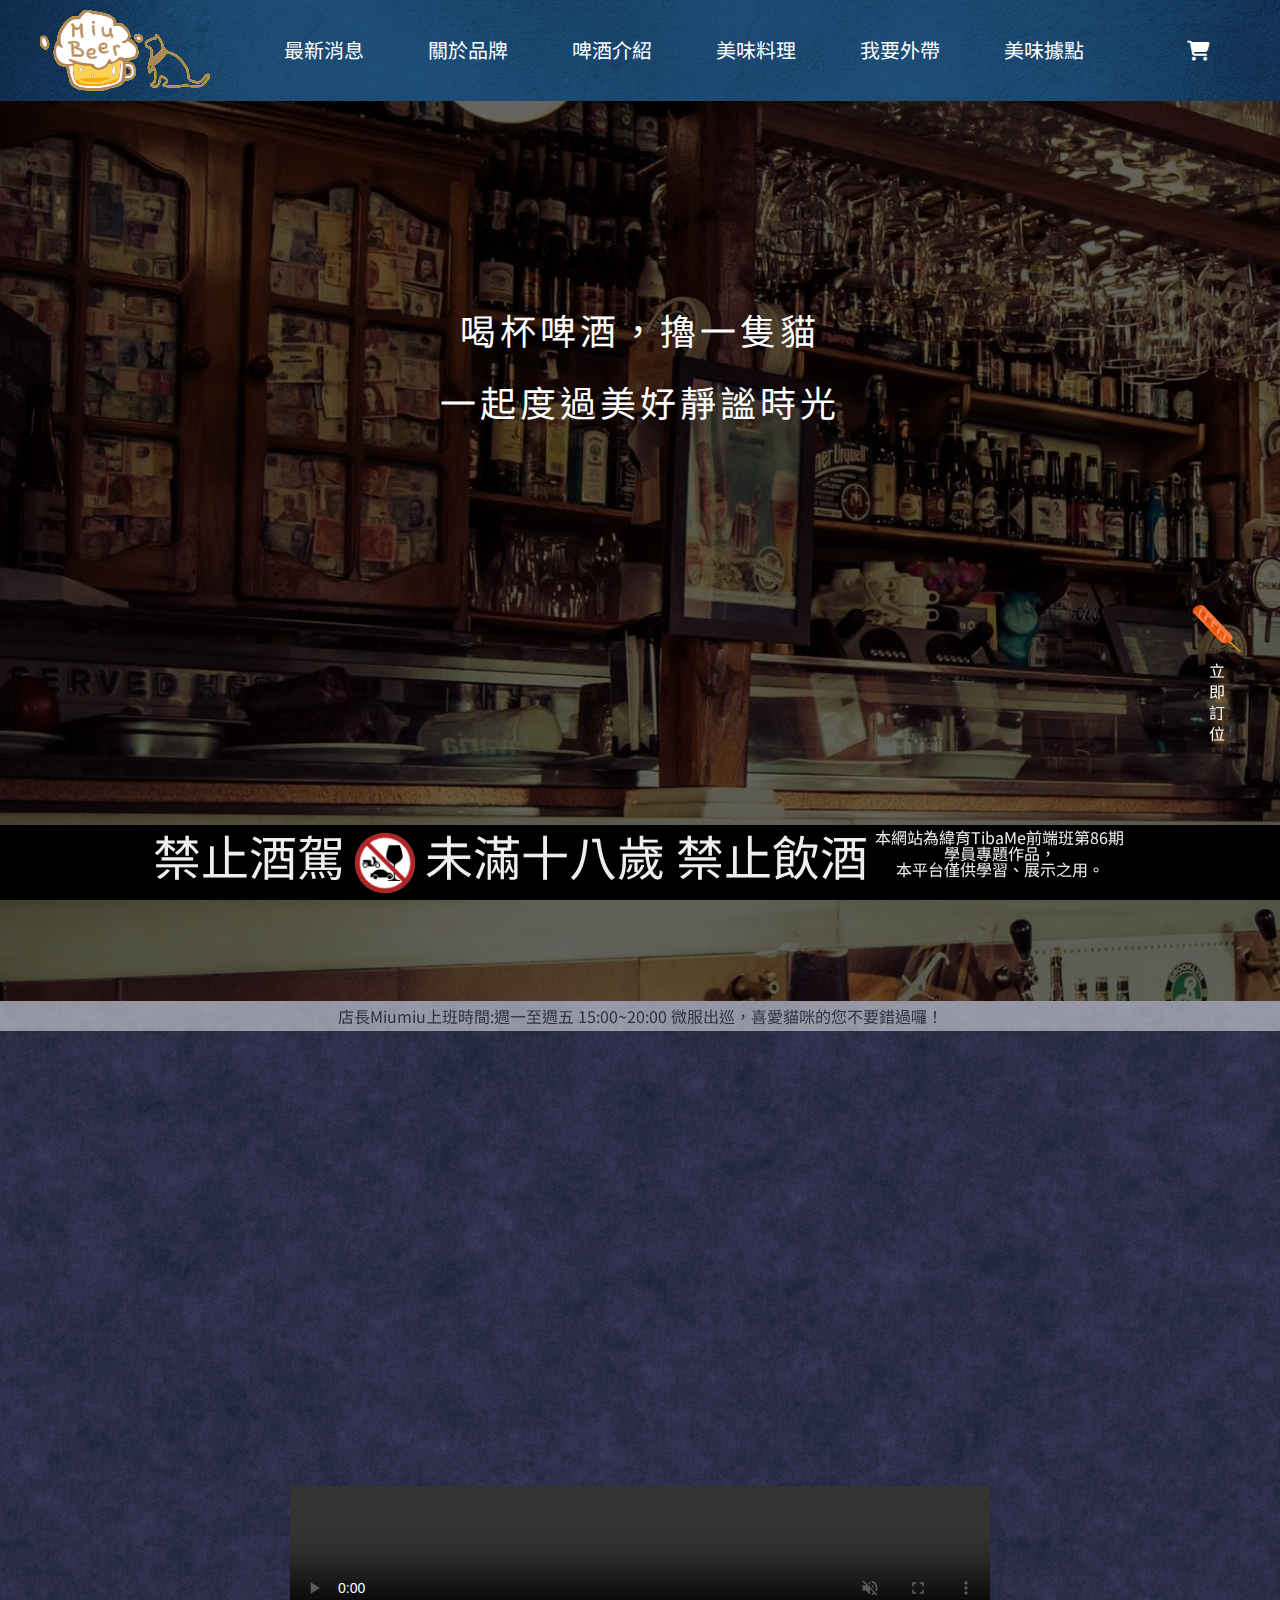
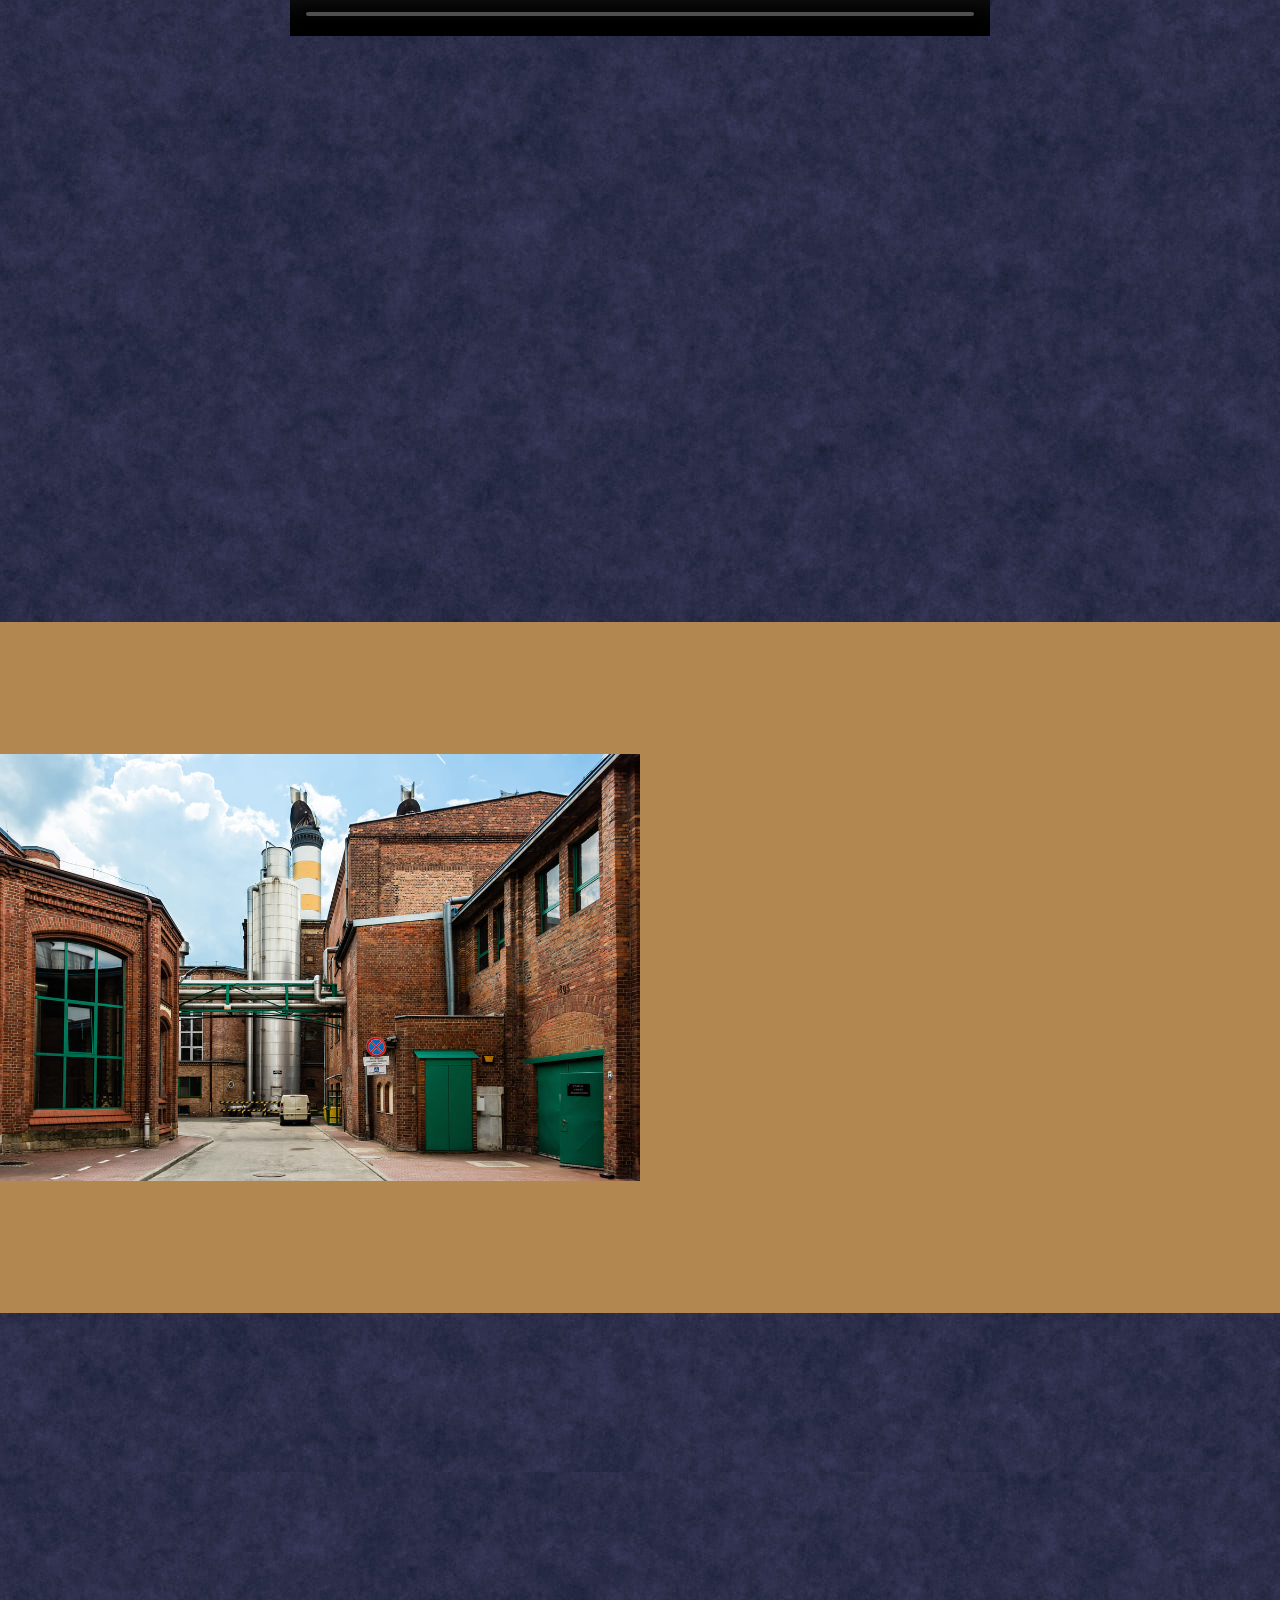
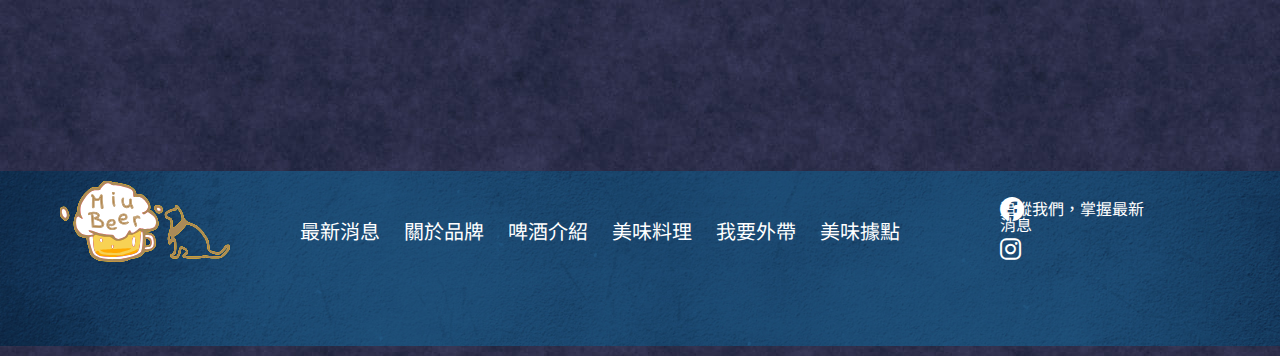
==== commit dc4ea211: "update index & about us jQuery" ====
--- a/index.html
+++ b/index.html
@@ -106,7 +106,7 @@
     </div>
     <!----------- 首頁_banner&跑馬燈結束 ---------->
     <!-- news開始 -->
-    <section class="news">
+    <section class="news area">
         <h1>品牌快訊</h1>
         <ul>
             <li>全新啤酒推出<i class="fa-solid fa-check"></i><br>
@@ -116,7 +116,7 @@
         </ul>
     </section>
     <!-- 首頁影片區 -->
-    <div class="draft-beer">
+    <div class="draft-beer area">
         <h2>精釀．工藝</h2>
     </div>
     <div class="draft-beer-video">
@@ -125,7 +125,7 @@
     <!-- 首頁影片區結束 -->
 
     <!-- 貓咪區開始 -->
-    <section class="cats">
+    <section class="cats area">
         <h2>喵啤．貓貓</h2>
         <div class="catheadshot">
             <div class="pic">
@@ -151,7 +151,7 @@
     <!-- 釀酒廠介紹開始 -->
     <article class="brewery">
         <img src="./images/index_brewery.jpeg" alt="MIU釀酒廠" class="pic">
-        <div class="txt">
+        <div class="txt area">
             <h2>關於MIU釀酒廠...</h2>
             <p>釀酒是我們的藝術，獨特的風味是我們的靈感源泉。
                 我們將每一滴酒釀都視為對品味的極致追求，每一道工藝都體現著我們的匠心精神。
@@ -170,10 +170,10 @@
     </article>
     <!-- 釀酒廠介紹結束 -->
     <!-- 好評推薦區 -->
-    <div class="feedback">
+    <div class="feedback area">
         <h2>MIU 好評推薦</h2>
     </div>
-    <div class="sliderBoard">
+    <div class="sliderBoard area">
         <ul class="feedback-container">
             <li class="feedback-card">
                 <div class="pic">
--- a/styles/all.css
+++ b/styles/all.css
@@ -289,6 +289,10 @@
         overflow-x: hidden;
     }
 
+    body *{
+        overflow: hidden;
+    }
+
     header{
         position: relative;
     }
@@ -344,6 +348,10 @@
         overflow-x: hidden;
     }
 
+    body *{
+        overflow: hidden;
+    }
+
     header{
         position: relative;
     }
--- a/styles/index.css
+++ b/styles/index.css
@@ -357,10 +357,6 @@
     .cats .catheadshot .pic{
         margin: 2% auto;
     }
-    .cats .catheadshot .pic h3,
-    .cats .catheadshot .pic p{
-        overflow: hidden;
-    }
     
     .news ul li{
         margin: 5% 0;
@@ -402,6 +398,7 @@
 }
 
 @media screen and (max-width:767px) {
+
     /* 首頁banner */
     .top{
         height: 30vh;
@@ -447,10 +444,6 @@
     .cats .catheadshot .pic{
         margin: 2% auto;
     }
-    .cats .catheadshot .pic h3,
-    .cats .catheadshot .pic p{
-        overflow: hidden;
-    }
 
     .draft-beer, 
     .draft-beer h2,
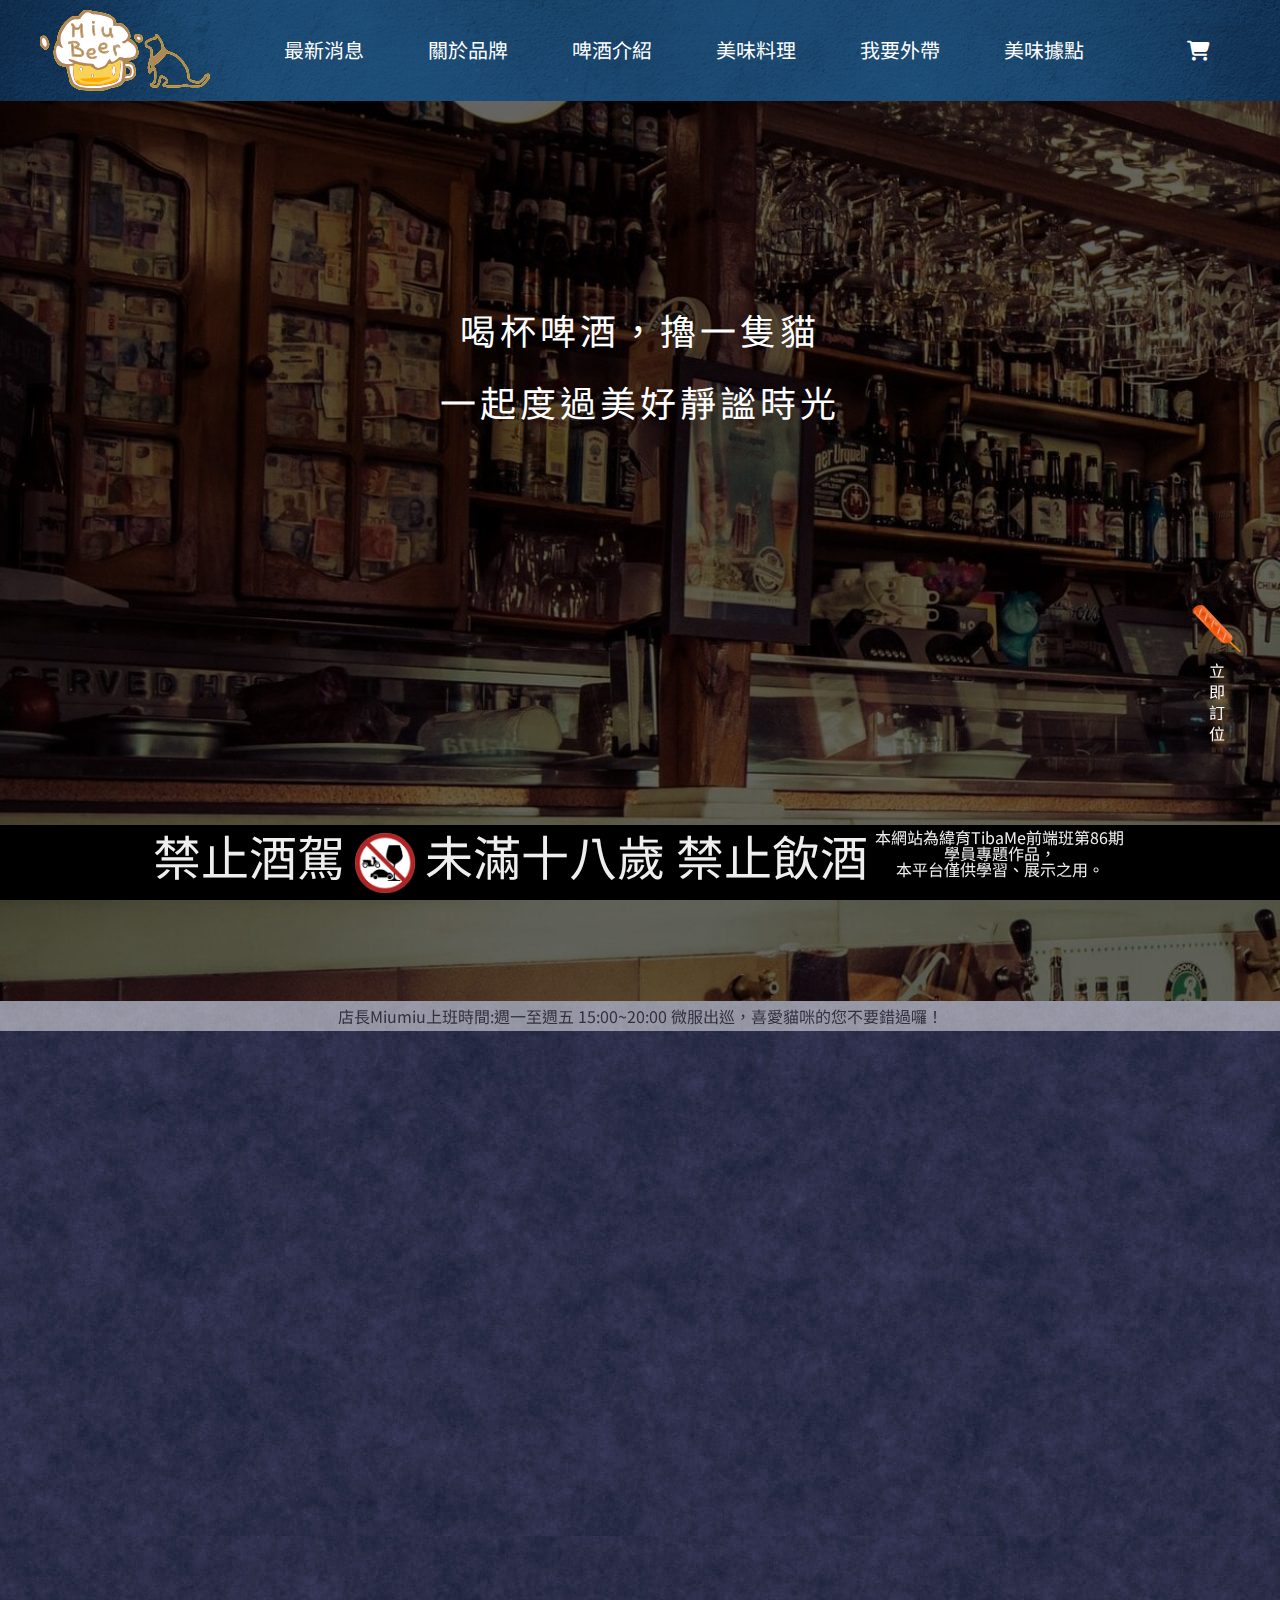
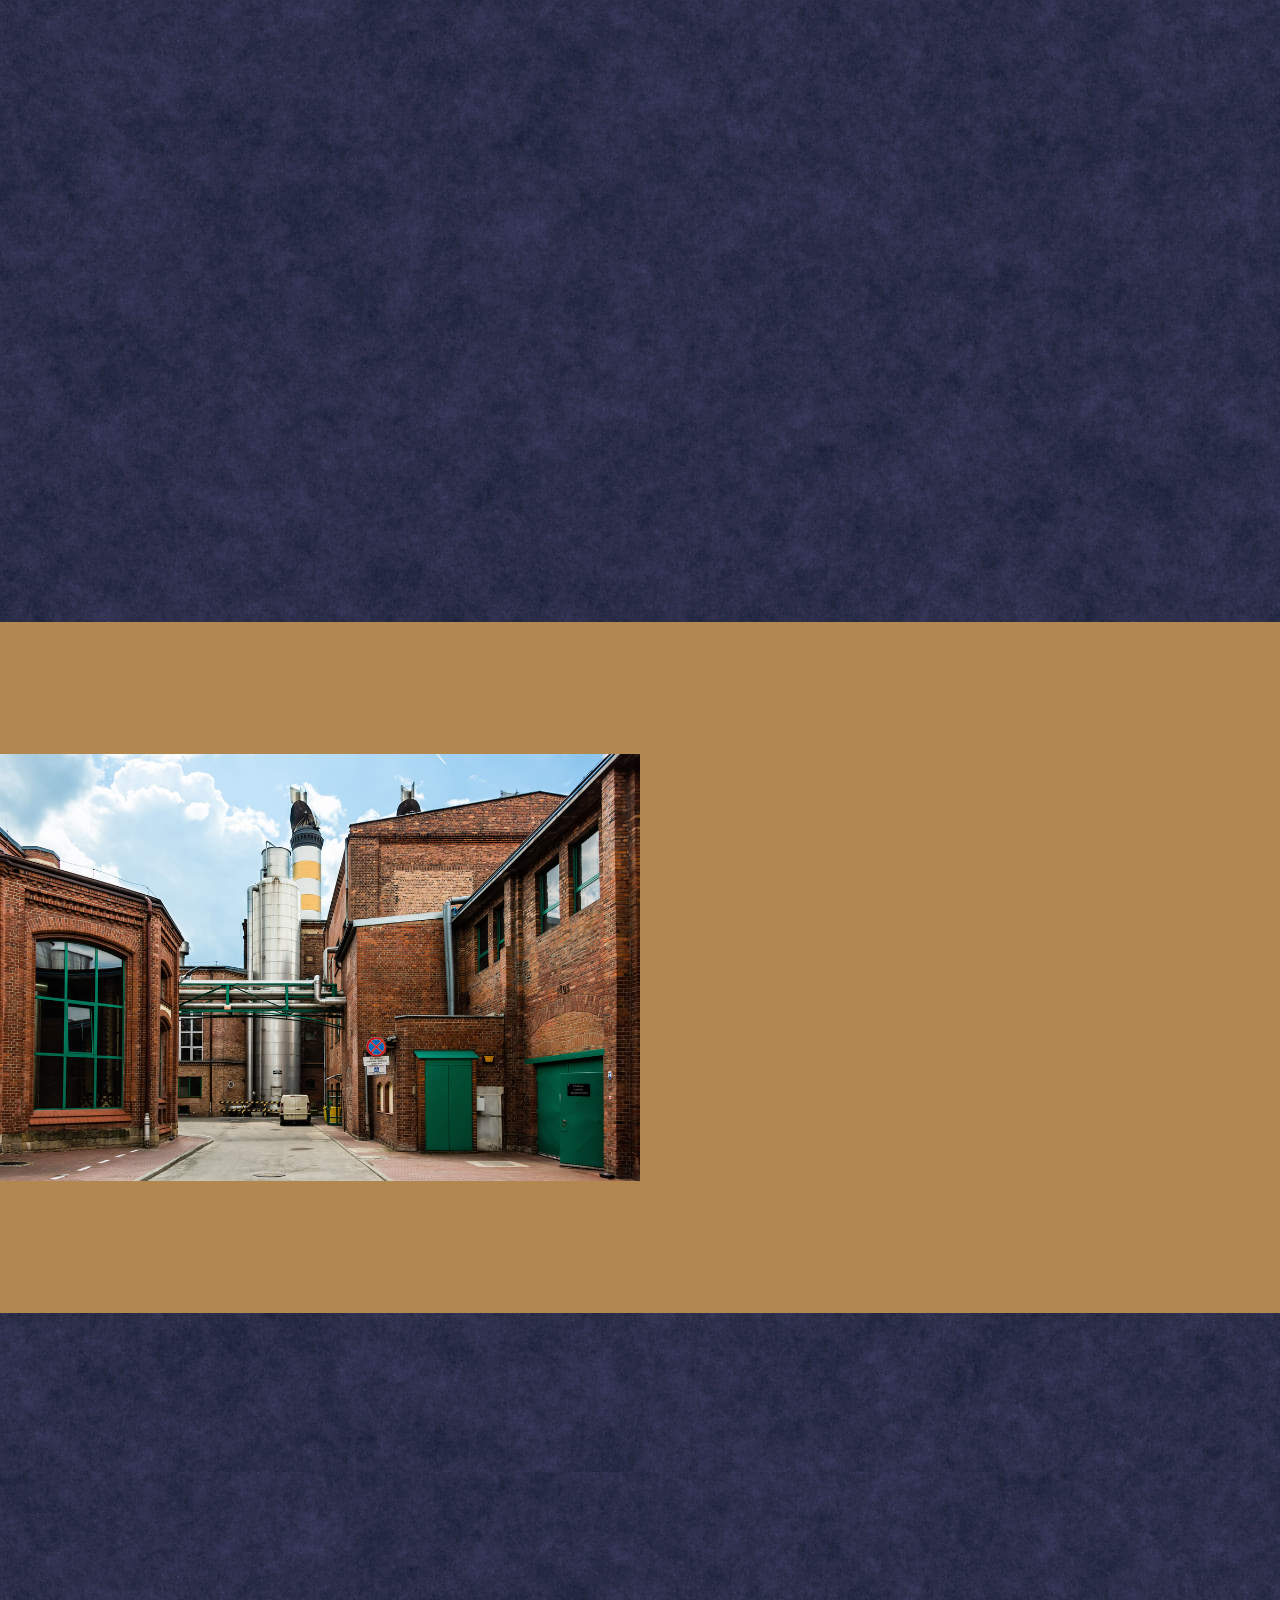
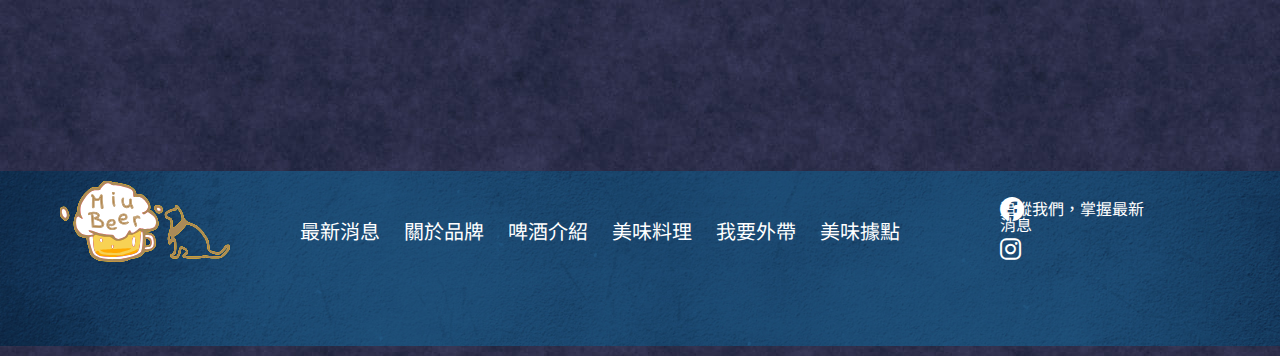
==== commit 14bcb434: "fixed news title RWD" ====
--- a/index.html
+++ b/index.html
@@ -119,7 +119,7 @@
     <div class="draft-beer area">
         <h2>精釀．工藝</h2>
     </div>
-    <div class="draft-beer-video">
+    <div class="draft-beer-video area">
         <video src="./images/movie-beer.mp4" autoplay loop muted controls width="700"></video>
     </div>
     <!-- 首頁影片區結束 -->
--- a/styles/burger.css
+++ b/styles/burger.css
@@ -98,3 +98,11 @@
 #menu:checked ~ .menu-list {
         transform: scaleY(1);
     }
+
+
+    @media screen and (max-width:1024px){
+        .burger-container{
+            right: -3%;
+            top: -1%;
+        }
+    }